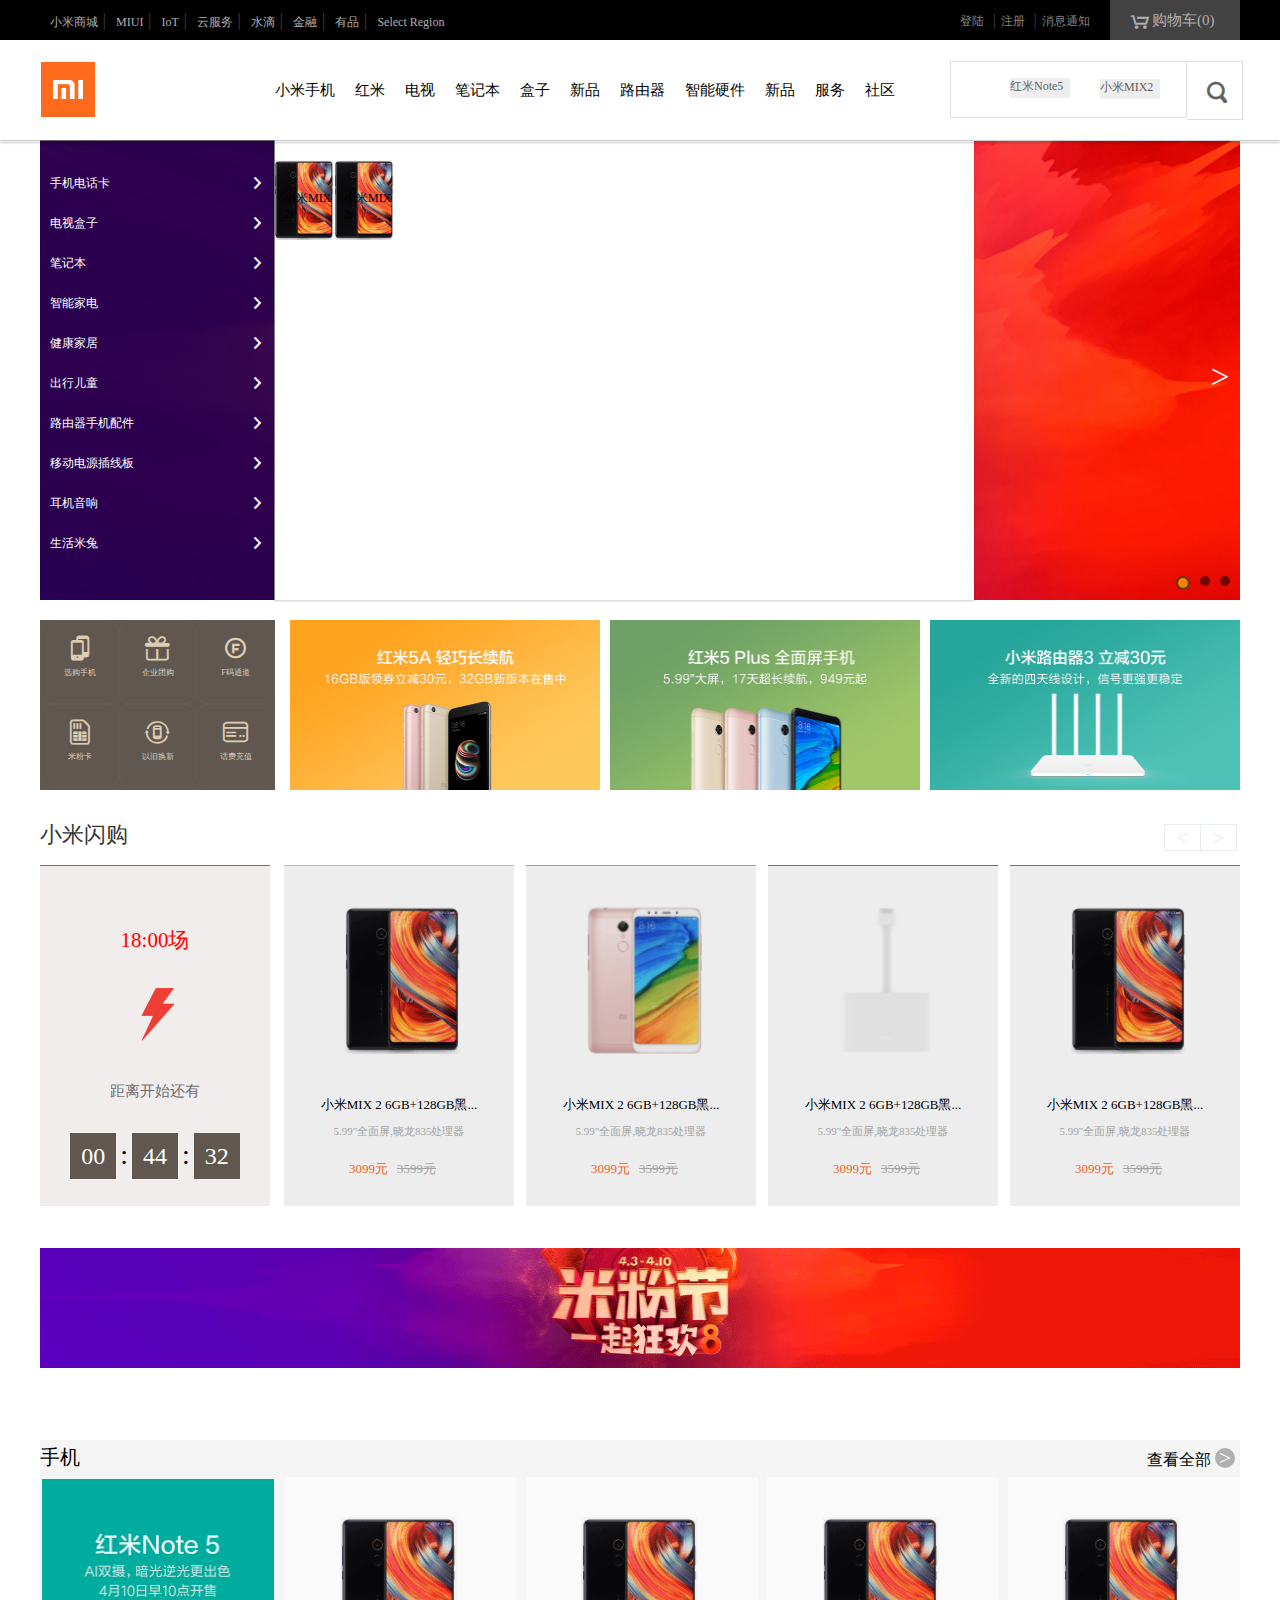
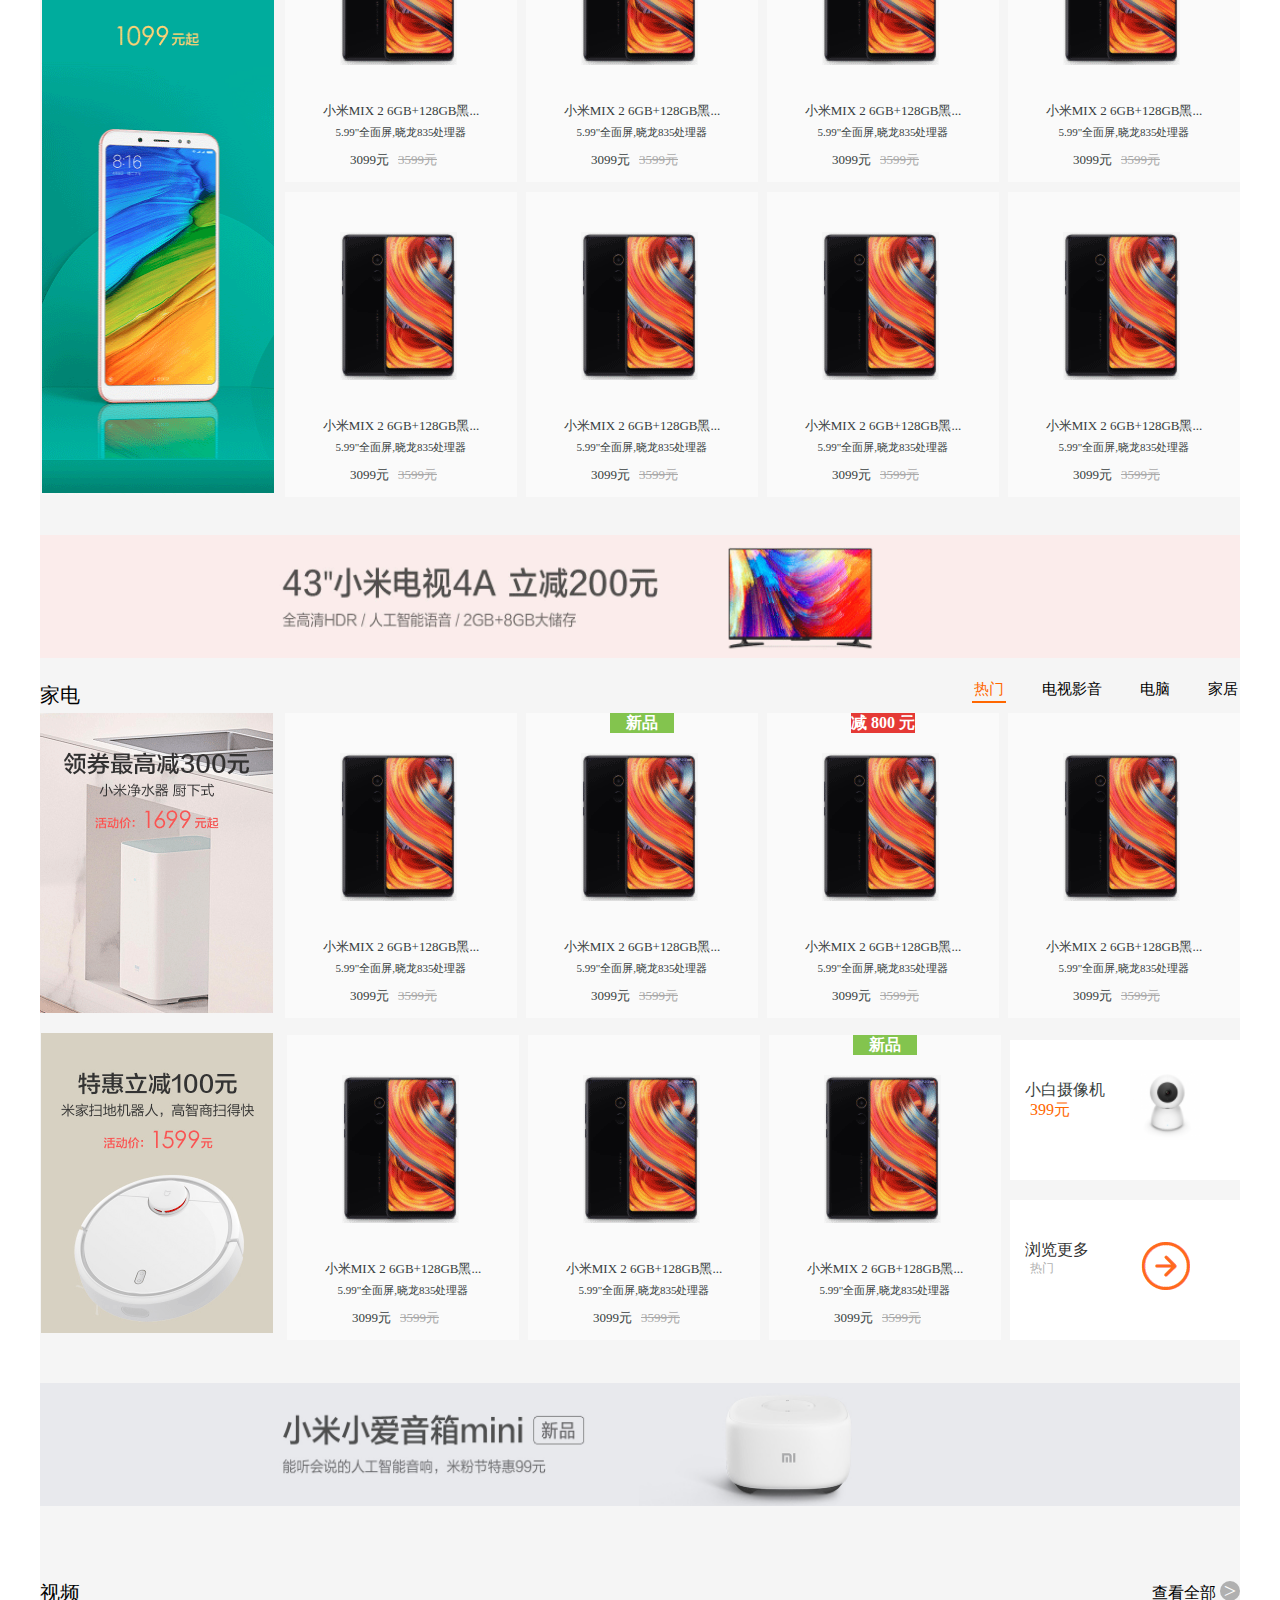
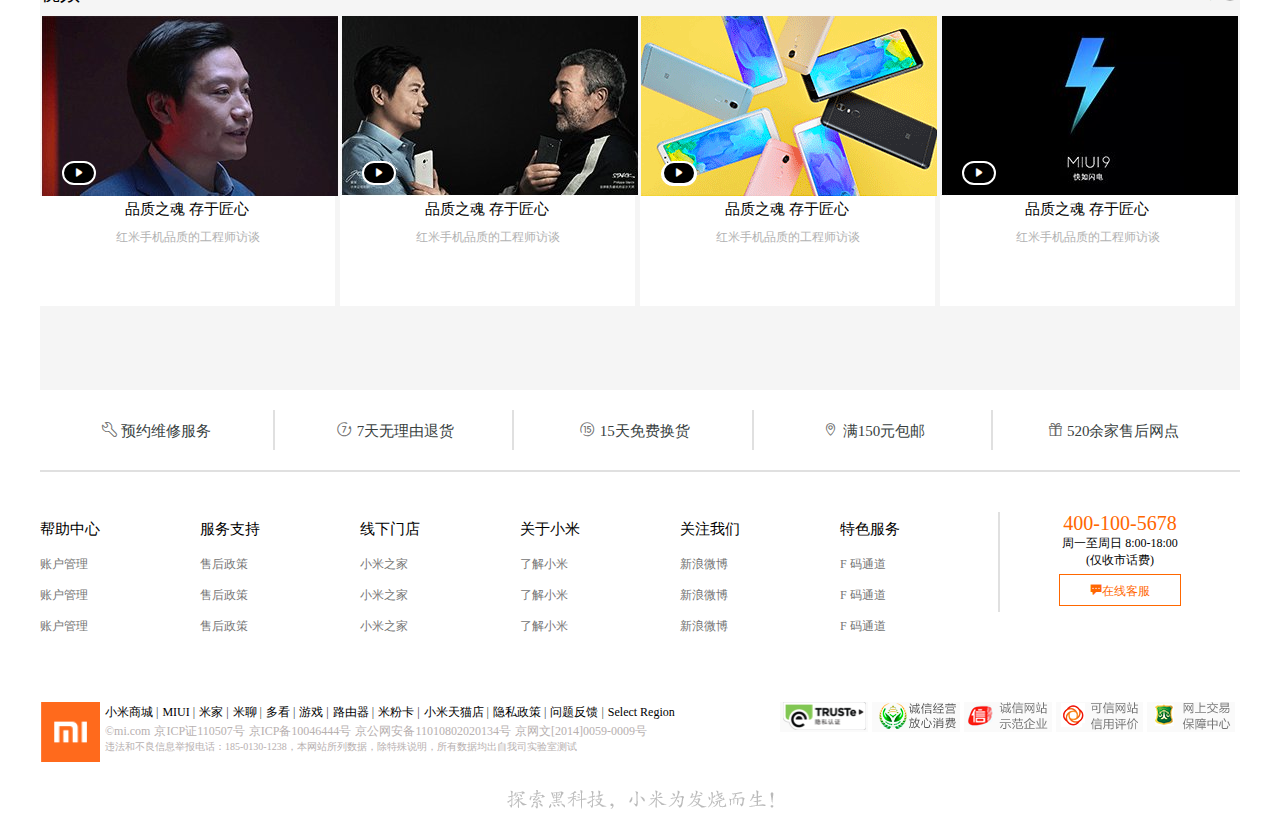
==== mi -ketang-hot/index.html @ 389a5214 "5.21" ====
<!DOCTYPE html>
<html>
<head>
	<title>小米</title>
	<link rel="stylesheet" type="text/css" href="./css/index.css">
	<link rel="stylesheet" type="text/css" href="./css/font.css">
	<link rel="stylesheet" href="css/reset.css">
	<link rel="stylesheet" href="css/carousel.css">

</head>
<body>
	<div class="top">
		<div class="contenter">
		<ul class="biao1">


			<li><a href="#">小米商城</a> <span>|</span></li>
			<li><a href="#">MIUI</a> <span>|</span></li>
			<li><a href="#">IoT</a> <span>|</span></li>
			<li><a href="#">云服务</a> <span>|</span></li>
			<li><a href="#">水滴</a> <span>|</span></li>
			<li><a href="#">金融</a> <span>|</span></li>
			<li><a href="#">有品</a> <span>|</span></li>
			<li><a href="#">Select Region</a></li>
		</ul>
		<div class="cart-box">
			<div class="cart">
				<a href="#">
				    <i class="iconfont">&#xe60c;</i>
				    <div class="">购物车(0)</div>
				</a>
			</div>
			<div class="cart-content">
				<div class="loader"></div>
				<span class="empty-cart">购物车中没有商品</span>
			</div>
		</div>
		<div class="user">
		<ul>
			<li><a href="#">登陆</a> <span>|</span></li>
			<li><a href="#">注册</a> <span>|</span></li>
			<li><a href="#">消息通知</a> </li>
		</ul></div>
		
	</div>
<!-- 第一部分结束 -->



	<div class="head contenter">
		<div class="logo">
			<h1>  <a href="#"></a></h1>
		</div>
		<div class="nev">
			  <ul>
			  	<li><a href="">小米手机</a></li>
			  	<li><a href="">红米</a></li>
			  	<li><a href="">电视</a></li>
			  	<li><a href="">笔记本</a></li>	
				<li><a href="">盒子</a></li>
			  	<li><a href="">新品</a></li>
			  	<li><a href="">路由器</a></li>
			  	<li><a href="">智能硬件</a></li>
			  	<li><a href="">新品</a></li>
			  	<li><a href="">服务</a></li>
			  	<li><a href="">社区</a></li>
			  </ul>
			<div class="search">
				<input type="text" name="">
				<a href="#"> <span class="iconfont">&#xe616;</span> </a>
				<a href="#" class="mi1">红米Note5</a>
				<a href="#" class="mi2">小米MIX2</a>
				<ul class="list">
					<li>
						<span>小米</span>
						<span>52件</span>
					</li>
					<li>
						<span>小米</span>
						<span>52件</span>
					</li>
					<li>
						<span>小米</span>
						<span>52件</span>
					</li>
					<li>
						<span>小米</span>
						<span>52件</span>
					</li>
					<li>
						<span>小米</span>
						<span>52件</span>
					</li>
					<li>
						<span>小米</span>
						<span>52件</span>
					</li>
				</ul>
			</div>
		</div>
		<div class="nev-content">
			<div class="contenter">
				<div class="loader">	</div>
				<ul>
					<!-- <li>
						<div class="img-box">
							<img src="images/9_01.gif" alt="">
						</div>
						<p class="name">小米MIX 2S</p>
						<p class="price">3299元起</p>
						<span class="tag">热门</span>
					</li> -->
					
				
				</ul>
			</div>
			
		</div>
		
	</div>
	<!-- — -logo-结束-->
	<div class="hot contenter">
		<div class="max">
				<div id="Carousel"></div>
			<ul class="list">
				<li><a href="#">手机电话卡</a><span class="iconfont">&#xe623;</span></li>
				<li><a href="#">电视盒子</a><span class="iconfont">&#xe623;</span></li>
				<li><a href="#">笔记本</a><span class="iconfont">&#xe623;</span></li>
				<li><a href="#">智能家电</a><span class="iconfont">&#xe623;</span></li>
				<li><a href="#">健康家居</a><span class="iconfont">&#xe623;</span></li>
				<li><a href="#">出行儿童</a><span class="iconfont">&#xe623;</span></li>
				<li><a href="#">路由器手机配件</a><span class="iconfont">&#xe623;</span></li>
				<li><a href="#">移动电源插线板</a><span class="iconfont">&#xe623;</span></li>
				<li><a href="#">耳机音响</a><span class="iconfont">&#xe623;</span></li>
				<li><a href="#">生活米兔</a><span class="iconfont">&#xe623;</span></li>
			</ul>
			<div class="max-content">
				<ul>
					<li>
						<img src="images/9_01.gif" alt="">
						<a href="#">小米MIX 2s</a>
					</li>
					<li>
						<img src="images/9_01.gif" alt="">
						<a href="#">小米MIX 2s</a>
					</li>
				</ul>
				
			</div>
			
		</div>
		<!-- 主视图完 -->

		<div class="box clearfix">
			<div class="logo2">
				<ul>
					<li><i class="iconfont">&#xe908;</i><span>选购手机</span></li>
					<li><i class="iconfont">&#xe905;</i><span>企业团购</span></li>
					<li><i class="iconfont">&#xe63f;</i><span>F码通道</span></li>
					<li><i class="iconfont">&#xe906;</i><span>米粉卡</span></li>
					<li><i class="iconfont">&#xe904;</i><span>以旧换新</span></li>
					<li><i class="iconfont">&#xe907;</i><span>话费充值</span></li>
				</ul>
			</div>
			<ul class="three">
				
				<li></li>
				<li></li>
				<li></li>
			</ul>
		
		</div>
		<div class="flashtop ">
			<h2 class="flash">小米闪购</h2>
			<div class="dd">
			<span>&lt;</span><span>&gt;</span>
			</div>
		</div>
			<div class="flash2 ">
				<p class="tim">18:00场</p>
				<img src="./images/8.gif">
				<p class="tims">距离开始还有</p>
				<span class="time" >00</span>
				<span class="time2">:</span>
				<span class="time">44</span>
				<span class="time2">:</span>
				<span class="time">32</span>

			</div>
			<ul class="flash3">
				<li>
					<img src="./images/9_01.gif">
					<span class="wt1">小米MIX 2 6GB+128GB黑...</span>
					<span class="wt2">5.99"全面屏,晓龙835处理器</span>
					<span class="wt3">3099元</span>		
					<del class="wt4">3599元</del>
					<div class="hand"> <a href="#"></a></div>
				</li>
				<li>
					<img src="./images/9_03.gif">
					<span class="wt1">小米MIX 2 6GB+128GB黑...</span>
					<span class="wt2">5.99"全面屏,晓龙835处理器</span>
					<span class="wt3">3099元</span>		
					<del class="wt4">3599元</del>
					<div class="hand"> <a href="#"></a></div>
				</li>
				<li>
					<img src="./images/9_02.gif">
					<span class="wt1">小米MIX 2 6GB+128GB黑...</span>
					<span class="wt2">5.99"全面屏,晓龙835处理器</span>
					<span class="wt3">3099元</span>		
					<del class="wt4">3599元</del>
					<div class="hand"> <a href="#"></a></div>
				</li>
				<li>
					<img src="./images/9_01.gif">
					<span class="wt1">小米MIX 2 6GB+128GB黑...</span>
					<span class="wt2">5.99"全面屏,晓龙835处理器</span>
					<span class="wt3">3099元</span>		
					<del class="wt4">3599元</del>
					<div class="hand"> <a href="#"></a></div>
				</li>
			</ul>
			<div class="ad1"><img src="./images/10.gif"></div>
	</div>
	<div class="body contenter">
		<div class="title1">
			<span> 手机</span>
			<span>查看全部
				<p>></p>
			</span>
		</div>
		<div class="hong">
			<div class="hong1"> <img src="./images/11.gif"></div>
			<ul>
				<li class="body-mi">
					<img src="./images/9_01.gif">
					<span class="wt1">小米MIX 2 6GB+128GB黑...</span>
					<span class="wt2">5.99"全面屏,晓龙835处理器</span>
					<span class="wt3">3099元</span>		
					<del class="wt4">3599元</del>
					<div class="hand"> <a href="#"></a></div>
					
				</li>
				<li class="body-mi">
					<img src="./images/9_01.gif">
					<span class="wt1">小米MIX 2 6GB+128GB黑...</span>
					<span class="wt2">5.99"全面屏,晓龙835处理器</span>
					<span class="wt3">3099元</span>		
					<del class="wt4">3599元</del>
					<div class="hand"> <a href="#"></a></div>
				</li><li class="body-mi">
					<img src="./images/9_01.gif">
					<span class="wt1">小米MIX 2 6GB+128GB黑...</span>
					<span class="wt2">5.99"全面屏,晓龙835处理器</span>
					<span class="wt3">3099元</span>		
					<del class="wt4">3599元</del>
					<div class="hand"> <a href="#"></a></div>
				</li><li class="body-mi">
					<img src="./images/9_01.gif">
					<span class="wt1">小米MIX 2 6GB+128GB黑...</span>
					<span class="wt2">5.99"全面屏,晓龙835处理器</span>
					<span class="wt3">3099元</span>		
					<del class="wt4">3599元</del>
					<div class="hand"> <a href="#"></a></div>
				</li>
				<li class="body-mi">
					<img src="./images/9_01.gif">
					<span class="wt1">小米MIX 2 6GB+128GB黑...</span>
					<span class="wt2">5.99"全面屏,晓龙835处理器</span>
					<span class="wt3">3099元</span>		
					<del class="wt4">3599元</del>
					<div class="hand"> <a href="#"></a></div>

				</li>
				<li class="body-mi">
					<img src="./images/9_01.gif">
					<span class="wt1">小米MIX 2 6GB+128GB黑...</span>
					<span class="wt2">5.99"全面屏,晓龙835处理器</span>
					<span class="wt3">3099元</span>		
					<del class="wt4">3599元</del>
					<div class="hand"> <a href="#"></a></div>
				</li><li class="body-mi">
					<img src="./images/9_01.gif">
					<span class="wt1">小米MIX 2 6GB+128GB黑...</span>
					<span class="wt2">5.99"全面屏,晓龙835处理器</span>
					<span class="wt3">3099元</span>		
					<del class="wt4">3599元</del>
					<div class="hand"> <a href="#"></a></div>
				</li><li class="body-mi">
					<img src="./images/9_01.gif">
					<span class="wt1">小米MIX 2 6GB+128GB黑...</span>
					<span class="wt2">5.99"全面屏,晓龙835处理器</span>
					<span class="wt3">3099元</span>		
					<del class="wt4">3599元</del>
					<div class="hand"> <a href="#"></a></div>
				</li>
			</ul>
		</div>
<div class="ad2"><img src="./images/ad_03.gif"></div>

		<div class="title2">
			<span> 家电</span>
			<ul>
				<li>热门</li>
				<li>电视影音</li>
				<li>电脑</li>
				<li>家居</li>
			</ul>
		</div>
		<div class="dian">
			<div  class="boxleft">
				<div class="dian1"> <img src="./images/12_19.gif"></div>
				<div class="dian1"> <img src="./images/12.gif"></div>
			</div>
		    <ul>
				<li class="body-mi">
					<img src="./images/9_01.gif">
					<span class="wt1">小米MIX 2 6GB+128GB黑...</span>
					<span class="wt2">5.99"全面屏,晓龙835处理器</span>
					<span class="wt3">3099元</span>		
					<del class="wt4">3599元</del>
					<div class="hand"> <a href="#"></a></div>
					<div class="float"> <a href="#">不错，打算再买一个。 <p>来自一个智障用户</p>    </a></div>
					
				</li><li class="body-mi  flag off-flag">
					<img src="./images/9_01.gif">
					<span class="wt1">小米MIX 2 6GB+128GB黑...</span>
					<span class="wt2">5.99"全面屏,晓龙835处理器</span>
					<span class="wt3">3099元</span>		
					<del class="wt4">3599元</del>
					<div class="hand"> <a href="#"></a></div>
					<div class="float"> <a href="#">不错，打算再买一个。 <p>来自一个智障用户</p>    </a></div>
				</li>
			</li><li class="body-mi  flag  new-flag">
					<img src="./images/9_01.gif">
					<span class="wt1">小米MIX 2 6GB+128GB黑...</span>
					<span class="wt2">5.99"全面屏,晓龙835处理器</span>
					<span class="wt3">3099元</span>		
					<del class="wt4">3599元</del>
					<div class="hand"> <a href="#"></a></div>
					<div class="float"> <a href="#">不错，打算再买一个。 <p>来自一个智障用户</p>    </a></div>

				</li></li><li class="body-mi">
					<img src="./images/9_01.gif">
					<span class="wt1">小米MIX 2 6GB+128GB黑...</span>
					<span class="wt2">5.99"全面屏,晓龙835处理器</span>
					<span class="wt3">3099元</span>		
					<del class="wt4">3599元</del>
					<div class="hand"> <a href="#"></a></div>
					<div class="float"> <a href="#">不错，打算再买一个。 <p>来自一个智障用户</p>    </a></div>

				</li></li><li class="body-mi">
					<div  class="boxtop">
					
						<span class="zi">小白摄像机</span>
						<span class="price">399元</span>
						
					
						<img src="./images/13.1.gif">
				
						<div class="hand1"> <a href="#"></a></div>
					</div>
					
					<div class="boxbtm">
						<span class="zi">浏览更多</span>
						<span class="price">热门</span>
						
					
						<img src="./images/13.gif">
				
						<div class="hand1"> <a href="#"></a></div>
					</div>
					
				</li></li><li class="body-mi flag new-flag">
					<img src="./images/9_01.gif">
					<span class="wt1">小米MIX 2 6GB+128GB黑...</span>
					<span class="wt2">5.99"全面屏,晓龙835处理器</span>
					<span class="wt3">3099元</span>		
					<del class="wt4">3599元</del>
					<div class="hand"> <a href="#"></a></div>
					<div class="float"> <a href="#">不错，打算再买一个。 <p>来自一个智障用户</p>    </a></div>

				</li></li><li class="body-mi">
					<img src="./images/9_01.gif">
					<span class="wt1">小米MIX 2 6GB+128GB黑...</span>
					<span class="wt2">5.99"全面屏,晓龙835处理器</span>
					<span class="wt3">3099元</span>		
					<del class="wt4">3599元</del>
					<div class="hand"> <a href="#"></a></div>
					<div class="float"> <a href="#">不错，打算再买一个。 <p>来自一个智障用户</p>    </a></div>

				</li></li><li class="body-mi">
					<img src="./images/9_01.gif">
					<span class="wt1">小米MIX 2 6GB+128GB黑...</span>
					<span class="wt2">5.99"全面屏,晓龙835处理器</span>
					<span class="wt3">3099元</span>		
					<del class="wt4">3599元</del>
					<div class="hand"> <a href="#"></a></div>
					<div class="float"> <a href="#">不错，打算再买一个。 <p>来自一个智障用户</p>    </a></div>


				</li>
		</div>
		<div class="ad3"><img src="./images/ad_04.gif"></div>

		<div class="title3">
			<span> 视频</span>
			<span>查看全部
				<p>></p>
			</span>
		</div>
		<ul class="movie"  id="mv">
			<li><img src="./images/13_10.gif">
				<span><i class="iconfont">&#xe601;</i></span>
<a href="#" class="aa">品质之魂 存于匠心</a>
<p> 红米手机品质的工程师访谈</p>
			</li>	
			<li><img src="./images/13_11.gif">
					<span><i class="iconfont">&#xe601;</i></span>
					<a href="#" class="aa">品质之魂 存于匠心</a>
<p> 红米手机品质的工程师访谈</p></li>	
			<li><img src="./images/13_12.gif">
					<span><i class="iconfont">&#xe601;</i></span>
					<a href="#" class="aa">品质之魂 存于匠心</a>
<p> 红米手机品质的工程师访谈</p></li>
			<li><img src="./images/13_13.gif">
					<span><i class="iconfont">&#xe601;</i></span>
					<a href="#"  class="aa">品质之魂 存于匠心</a>
<p> 红米手机品质的工程师访谈</p></li>
		
			
		</ul>
	</div>



	<div class="end1 contenter">
		<div class="end contenter">
			<ul >
				<li><i class="iconfont">&#xe634;</i> <span>预约维修服务</span></li>
				<li><i class="iconfont">&#xe635;</i> <span>7天无理由退货</span></li>
				<li><i class="iconfont">&#xe636;</i> <span>15天免费换货</span></li>
				<li><i class="iconfont">&#xe637;</i> <span>满150元包邮</span></li>
				<li><i class="iconfont">&#xe638;</i> <span>520余家售后网点</span></li>
			</ul>
		</div>
		<div class="ends contenter">
		<ul  class="endtop">
			<li>帮助中心</li><li>服务支持</li><li>线下门店</li><li>关于小米</li><li>关注我们</li><li>特色服务</li>
		</ul>

		<ul  class="endbody">
			<li><a>账户管理</a></li><li><a>售后政策</a></li><li><a>小米之家</a></li><li><a>了解小米</a></li><li><a>新浪微博</a></li><li><a>F 码通道</a></li>
		</ul>
		<ul  class="endbody">
			<li><a>账户管理</a></li><li><a>售后政策</a></li><li><a>小米之家</a></li><li><a>了解小米</a></li><li><a>新浪微博</a></li><li><a>F 码通道</a></li>
		</ul>
		<ul  class="endbody">
			<li><a>账户管理</a></li><li><a>售后政策</a></li><li><a>小米之家</a></li><li><a>了解小米</a></li><li><a>新浪微博</a></li><li><a>F 码通道</a></li>
		</ul>
			<div class="call">
			<span class="call1">400-100-5678</span>
			<span class="call2">周一至周日 8:00-18:00</span>
			<span class="call3">(仅收市话费)</span>
			<div class="kefu">
				<a href="#"><i class="iconfont">&#xe600;</i>在线客服</a>
			</div>
		</div>

	</div>
	<div class="endend contenter">
		<div class="endleft">
				<div class="logoend">
					<img src="./images/1.gif">
				</div>
				<div class="enda">
					<ul>
					
						<li><a href="#">小米商城</a> <span>|</span></li>
						<li><a href="#">MIUI</a> <span>|</span></li>
						<li><a href="#">米家</a> <span>|</span></li>
						<li><a href="#">米聊</a> <span>|</span></li>
						<li><a href="#">多看</a> <span>|</span></li>
						<li><a href="#">游戏</a> <span>|</span></li>
						<li><a href="#">路由器</a> <span>|</span></li>
						<li><a href="#">米粉卡</a> <span>|</span></li>
						<li><a href="#">小米天猫店</a> <span>|</span></li>
						<li><a href="#">隐私政策</a> <span>|</span></li>
						<li><a href="#">问题反馈</a> <span>|</span></li>
						<li><a href="#">Select Region</a></li>
						<li><a href="#">©mi.com</a></li>
						<li><a href="#">京ICP证110507号</a> </li>
						<li><a href="#">京ICP备10046444号 </a> </li>
						<li><a href="#">京公网安备11010802020134号</a></li>
						<li><a href="#">京网文[2014]0059-0009号</a></li>
					</ul>
				<p>违法和不良信息举报电话：185-0130-1238，本网站所列数据，除特殊说明，所有数据均出自我司实验室测试</p>
				</div>

		</div>
		<div class="endright">
					<a href="#"><img src="./images/end1.gif"></a>
					<a href="#"><img src="./images/end2.gif"></a>
					<a href="#"><img src="./images/end3.gif"></a>
					<a href="#"> <img src="./images/end4.gif"></a>
					<a href="#"><img src="./images/end5.gif"></a>
		</div>

	

	</div>
		
</div>
<div class="endendend">
		<!-- 探索黑科技，小米为发烧而生！ -->
	</div>

</body>
<script src="js/data.js"></script>
<script src="js/tool.js"></script>
<script src="js/index.js"></script>

</html>
---- mi -ketang-hot/css/index.css ----
a{
	text-decoration: none;
	font-size: 12px;
}
.contenter{
width: 1200px;
height: 40px;
margin-left: auto;
margin-right: auto;
}

  .clearfix:after{
        content: "";
        clear: both;
        display: block;
        height: 0px;
        visibility: hidden;
    }
    .clearfix{
        *zoom:1;
    }

	.loader{
			position: relative;
			width: 4px;
			height: 20px;
			background: #ff6700;
			margin: 0 auto;
			transform: scale(1,1);
			display: none;
			animation: sport 0.3s linear 0.5s infinite alternate-reverse ;
			/*animation:动画的名称 动画的执行时间 动画的速度 延迟时间 动画的执行次数 是否执行往返动画;*/
	}
	.loader:after,
	.loader:before{
	content: '';
	width: 4px;
	height: 20px;
	background: #ff6700;
	position: absolute;
	top: 50%;
	left: 50%;
	}
	.loader:after{
		margin: -10px 0 0 6px ;
		transform: scale(1,0.5);
		animation: sport 0.3s linear 0.3s infinite alternate-reverse ;
	}
	.loader:before{
		margin: -10px 0 0 -10px;
		transform: scale(1,0.3);
		animation: sport 0.3s linear 0.3s infinite alternate-reverse ;
	}

	@keyframes sport{ 
		from{
			opacity: 0.2;
			transform: scale(1,0.5);
		}
		to{
			opacity: 1;
			transform: scale(1,1);

		}
	}







*{
	margin: 0;
	padding: 0;
}
.top{

	height: 40px;
	background-color: #000;
	color: white;
}
 .top .contenter .biao1{
 	width: 450px;
 	height: 40px;
 	line-height: 40px;
 	text-align: center;
 	float: left;

 	
 }
  .top .contenter .biao1 li{
  	list-style: none;
 	float: left;
 	 color: white;
 	 font-size: 18px;
 	 color: white;
 	 margin-left: 10px;
 	
  }
    .top .contenter ul li span{
    	color: #393f3f;
    }
  .top .contenter ul li a{
  	color:#b0b0b0;

  }
 .top .contenter ul li a:hover{
 	color: white;
 }

.top .contenter .cart-box{
	position: relative;
}
  .top .contenter .cart-box .cart-content{
	position: absolute;
	width: 200px;
	height: 0px;
	/*background: red;*/
	z-index: 666;
	background: #fff;

	top: 40px;
	right: 0px;
	/*display: none;*/
	box-shadow: 0px 2px 10px rgba(0,0,0,0.25);
	overflow: hidden;
	/*这一句会让全部展开完，他才会加载显示加载图标*/
}


.top .contenter .cart{
	width: 130px;
	height: 40px;
	float: right;
	background-color: #424242;

	line-height: 40px;

/*	background-color: pink;*/
}
.top .contenter .cart a{
  	color:#b0b0b0;
}
.top .contenter .cart  i{
	font-size: 20px;
	height: 40px;
	line-height: 40px;
	float: left;
	margin-left: 20px;
}
.top .contenter .cart div{
	height: 40px;
	line-height: 40px;
	float: left;
	margin-left: 2px;
		font-size: 15px;

}
.top .contenter .cart:hover{
	/*color: #ff6700;*/
	cursor: pointer;
						/*变成小手*/
}
.cart-box .cart-content {

	width: 300px;
	height: 300px;
	background: #fff;
	position: absolute;
	top: 40px;
	right: 0px;
	z-index: 666;

	


}
.cart-box .empty-cart{
	color: #000;
	margin-top: 40px;
	display: none;
	text-align: center;
}
.cart-box .cart-content .loader{
	margin-top: 40px;

}



.top .contenter .user{
	width: 150px;
	height: 40px;
	/*background-color: yellow;*/
	float: right;
}
.top .contenter .user li{
	list-style: none;
	float: left;
	
	height: 40px;
	line-height: 40px;
	color: gray;
}
.top .contenter .user li span{
	margin-left: 0.3em;margin-right: 0.3em;
	color: #393f3f;
}

.top .contenter .user li a{
	color: gray;
}
.top .contenter .user li:hover a{
	color: white;
}
/*黑色部分结束*/







.head{
	width: 1200px;
	height: 100px;
	/*background-color: red;*/
}
.head .logo {
	/*width: 55px;*/
	/*height: 55px;*/
	/*border: 1px solid #000;*/
	float: left;
}
.head .logo h1 a {
	display: inline-block;
	width: 55px;
	height: 55px;
	margin-top:22px ;
	background-image: url(../images/1.gif);

}

.head .nev ul {
	width: 650px;
	height:100px;
	float: left;
	margin-left: 160px;
	/*display: inline-block;*/
}
.head .nev ul li{


	line-height: 100px;
	list-style: none;
	float: left;

	margin-left: 20px;
}
.head .nev ul li a{
		color: #000;
		font-size: 15px;
}
.head .nev ul li a:hover{
		color: #ff6700;
}
.head .nev .search{
	width: 290px;
	height: 55px;
	margin-top: 22px;
	float: right;
	/*background-color: yellow;*/
	position: relative;
	/*border: 1px solid #616161;*/
}
.head .nev .search  input{
	height:55px;
	width: 235px;
	position: absolute;
	top: -1px;
	border: 1px solid #e0e0e0;

}
.head .nev .search  a:nth-of-type(1){
	width: 55px;
	height: 57px;
	position: absolute;
		right: -3px;
		top: -1px;
	border-top: 1px solid #e0e0e0;
	border-bottom:1px solid #e0e0e0;
	border-right: 1px solid #e0e0e0;
}
.head .nev .search  a:nth-of-type(1):hover{

	/*border: 1px solid red;*/
		background-color: #ff6700;

		
}
.head .nev .search span:hover{
		color: white;
}
.head .nev .search .iconfont{
	width: 55px;
	height: 55px;
	font-size:30px;
	color: #616161;
	position: absolute;
	right: -15px;
	top: 15px;
	
}

.head .nev .search .mi1{
	top: 16px;
	left: 60px;
}
.head .nev .search .mi2{
	top: -3px;
	left: 150px;
}
.head .nev .search .mi1,.head .nev .search .mi2{
	background-color: #eeeeee;
	color: #616161;
	position: relative;
	display: block;
	width: 60px;
	height: 20px;
	
}
.head .nev .search a:hover{
	color: #ff6700;
}

.nev .search .list{
	width: 238px;
	height: 200px;
	border: 1px solid #ff6700;
	z-index: 555;
	position: absolute;
	top: 57px;
	left: 0px;
	margin: 0;
	background: #fff;
/*	box-shadow: 0px 2px 10px;*/
	overflow: hidden;
	display: none;
}
.nev .search .list li:hover{
	background: #ccc;
	opacity: 0.3;

}
.nev .search .list li{
	width: 100%;
	height: 30px;
	line-height: 30px;
	padding: 0px 10px 5px  10px;
	cursor: pointer;
	margin: 0px;
	box-sizing: border-box;
	
font-size: 12px;

	}
.nev .search .list li span:last-child {
float: right;
color: #ccc;
}
.nev .search .list li span:first-child {
		color: #000;
float: left;
}



.head  .nev-content{
	width: 100%;
	height: 0px;
	background: white;
	position: absolute;
	border-top: 1px solid #ccc;
	top: 140px;
	left: 0;
	z-index: 555;
	box-shadow: 0px 2px 2px rgba(0,0,0,0.3);
	overflow: hidden;
}

.head .nev-content .loader{
	margin-top: 80px;
	display: none;
}
.head .nev-content li{
	width: 180px;
	height: 220px;
	float: left;
	position: relative;
}
.head .nev-content li .img-box{
	width: 100%;
	height: 100px;
	margin-top: 40px;
	border-right: 1px solid #ccc;
	text-align: center;
	/*background: #000;*/
}
.head .nev-content li:last-child .img-box{
	border-right:none;
}
.head .nev-content li .img-box img{
	width: 80px;
	height: 100px;
}
.head .nev-content li p{
	text-align: center;
	margin-top: 5px;
	font-size: 15px;
	color: #000;

}
.head .nev-content li .tag{
	width: 50px;
	height: 20px;
	border: 1px solid #ff6700;
	text-align: center;;
	line-height: 20px;
	margin-left: -25px;
	position: absolute;
	top:5px;
	left:50%;
}
.head .nev-content li .price{
	color: #ff6700;
}



/*------------第二部分结束---------------------*/
.hot{
	width: 1200px;
	height: 1250px;
	position: relative;
	/*background-color: pink;*/
}
.hot .max {
	width: 1200px;
	height: 460px;

	/*position: relative;*/
}
.hot .max  #Carousel{
	width: 1200px;
	height: 460px;

	position: absolute;
}

#Carousel .leftBtn{
	left: 234px;
}

#Carousel .leftBtn:hover,#Carousel .rightBtn:hover{

background: rgba(0,0,0,0.5);
}
#Carousel .leftBtn,#Carousel .rightBtn{

	width: 40px;
	height: 50px;
line-height: 45px;
font-size: 33px;
background: none;
font-weight: 100;
/*细线*/
}
#Carousel .bottomBtn  li{

	width: 10px;
	height: 10px;
}
#Carousel .bottomBtn  li.active{

	border: 2px solid  rgba(0,0,0,0.6)
}




.hot .max  .list {
	width: 235px;
	height: 420px;
	background-color:rgba(0,0,0,0.5);
	position: absolute;
	top: 0px;
	z-index: 555;
	padding-top: 25px;
	padding-bottom: 15px;
}

.hot .max  ul li{
	height: 40px;
	position: relative;
}
.hot .max  ul li a{
	color: white;
	position: absolute;
	top: 10px;
	left: 10px;
}
.hot .max  ul li span{
	color: white;
	position: absolute;
	right: 10px;
	top: 10px;
}
.hot .max  ul li:hover{
	background-color: #ff6700;
}
/*-----------*/
.hot .max  .btn1{
	width: 40px;
	height:70px;
	background-color: red;
	position: absolute;
	background-color: rgba(0,0,0,0);
	top: 170px;
	left: 235px;
	z-index: 2;
	color: gray;
}
.hot .max  .btn1 i{
	width: 40px;
	height:70px;
	font-size: 40px;
	text-align: center;
	line-height: 70px;

}

.hot .max  .btn2{
	width: 40px;
	height:70px;
	background-color: red;
	position: absolute;
	top: 170px;
	right: 0px;
	background-color: rgba(0,0,0,0);
	z-index: 2;
	color: gray;
}
.hot .max  .btn2 i{
	width: 40px;
	height:70px;
	font-size: 40px;
	text-align: center;
	line-height: 70px;
}
.hot .max  .btn1:hover,.hot .max  .btn2:hover{
	background-color: rgba(0,0,0,0.5);
	color: white;
}
.hot .max  .r1{
	width: 10px;
	height: 10px;
	border-radius: 50%;
	background-color: #591207;
	border: 1px solid #b55952;
	position: absolute;
	right: 80px;
	bottom: 20px;
	z-index: 2;
}.hot .max  .r2{
	width: 10px;
	height: 10px;
	border-radius: 50%;
	background-color: #591207;
	border: 1px solid #b55952;
	position: absolute;
	right: 60px;
	bottom: 20px;
	z-index: 2;
}.hot .max  .r3{
	width: 10px;
	height: 10px;
	border-radius: 50%;
	background-color: #591207;
	border: 1px solid #b55952;
	position: absolute;
	right: 40px;
	bottom: 20px;
	z-index: 2;
}
.hot .max  .r1:hover{
	background-color: gray;

	 }
.hot .max  .r2:hover{
	background-color: gray;

	 }
.hot .max  .r3:hover{
	background-color: gray;

	 }
.hot .max  .r3:hover ~.pic{
	background-image: url(../images/4.jpg);
	 }
	 


.max .max-content{
	position: absolute;
	top: 0px;
	left: 234px;
	width: 700px;
	min-width: 500px;
	height: 460px;
	box-sizing: border-box;
	box-shadow: 0px 1px 2px rgba(0,0,0,0.2);
	background: #fff;
	z-index: 500;
}
.max .max-content ul li{
	float: left;
	margin: left;
	margin-top: 20px; 

}
.max .max-content ul li img{
	width: 60px;
	height: 80px;
	float: left;
}
.hot .max .max-content ul li a{
margin-top: 20px;
	color: #000;


	float: left;

}


	 /*大图完成*/
.hot .box .logo2{
	margin-right: 3px;
	margin-top: 20px;
	width: 235px;
	height:170px;
	background-color: #5f5750;
	float: left;
}
.hot .box .logo2 ul li{
	list-style: none;
	float: left;
	margin-left: 1px;
	width: 75px;
	height:82px;
	border: 1px solid rgba(102,94,87,0.8);
	text-align: center;
	border-radius: 10px;
	
}

.hot .box .logo2  ul li  i{
	margin: 15px 15px 0px;
	font-size: 25px;
	display: block;
	color: #ddcdb4;
}	
.hot .box .logo2  ul li  span{
	color: #ddcdb4;
	font-size: 8px;
} 
.hot .box .logo2  ul li:hover i , .hot .box .logo2  ul li:hover span{
color: white;
}

/*放图片*/
.hot .box .three li {
	display: inline-block;
	margin-top: 20px;
	margin-left: 10px;
	width: 310px;
	height:170px;

	background-color: red;
	float: right;
	background-size: 310px 170px;

}
.hot .box .three li:nth-child(1){
	background-image: url(../images/7.jpg);
}
.hot .box .three li:nth-child(2){
	background-image: url(../images/6.jpg);
}
.hot .box .three li:nth-child(3){
	background-image: url(../images/5.jpg);
}
.hot .box .three li:hover{
	box-shadow: 0 10px 20px rgba(0,0,0,0.2);
}

.hot .hot-content{
	background: red;
	width: 200px;
	
}


/*小米闪购开始*/

.hot .flashtop .flash{
	font-size: 22px;
	color: #333333;
	font-weight:400;
	/*font-family: ;*/
	/*小米闪购的字体需要设置*/
	/*border:1px solid #000;*/
	position: absolute;

}
.hot .flashtop{
	position: relative;
	width: 100%;
	height: 35px;
	margin-top: 30px;
	margin-bottom: 10px;
}

.hot .flashtop .dd {
	position: absolute;
right: 3px;
}

.hot .flashtop .dd span{
	display: inline-block;
	width: 35px;
	height:25px;
	line-height: 25px;
	font-size: 22px;
	border:1px solid  #e8edf0;
	color: #e8edf0;
	text-align: center;
	margin-top: 4px;
}
.hot .flashtop .dd span:last-child{
	border-left: none;
}
.hot .flashtop .dd span:hover{
		color: #ff6700;
}


/*--------------------------*/
.hot .flash2{
width: 230px;
height: 340px;
background-color: #f2eded;

float: left;
color: #000;
border-top: 1px solid #ef3e37;
text-align: center;
}
.hot .flash2 .tim{
	padding-top: 60px;
	color: red;
	font-size: 21px;
	padding-bottom: 32px;
}
.hot .flash2 .tims{
	padding-top: 35px;
	color: #6f6d6d;
	font-size: 15px;
	padding-bottom: 32px;
}

.hot .flash2  .time{
	display: inline-block;
	width: 46px;
	height: 46px;
	line-height: 46px;
	text-align: center;
	background-color: #605751;
	color:#fff;
		font-size: 24px;
}
.hot .flash2  .time2{
	font-size: 28px;
}


.hot .flash3 li{
	list-style: none;
	margin-left: 12px;
width: 230px;
height: 340px;
background-color: #fafafa;
float: right;
position: relative;

}
.hot .flash3 li:nth-child(1){
	border-top: 1px solid #ef3e37;
}
.hot .flash3 li:nth-child(2){
	border-top:  1px solid #0093ee;
}
.hot .flash3 li:nth-child(3){
	border-top: 1px solid #76c55c;
}
.hot .flash3 li:nth-child(4){
	border-top: 1px solid #ffae35;
}

.hot .flash3 li img{
		padding-top: 40px;
		width: 117px;
		height: 148px;
		padding-left: 60px;
		padding-bottom: 38px;
}
.hot .flash3 li .wt1{
	display: block;
	font-size: 13px;
	color: #000;
	text-align: center;
	padding-bottom: 10px;
}
.hot .flash3 li .wt2{
	display: block;
	font-size: 11px;
	color: #adadad;
	text-align: center;
		padding-bottom: 20px;
}
.hot .flash3 li .wt3{
	padding-left: 65px;
display: inline-block;
	font-size: 13px;
	color: #fa681f;

}
.hot .flash3 li .wt4{
	display: inline-block;
		padding-left: 5px;
	font-size: 13px;
	color: #adadad;

}
.hot .flash3 li .hand{
	margin-left: 12px;
width: 230px;
height: 340px;
background-color: rgba(0,0,0,0.05);
position: absolute;
top: 0px;
left: -12px;
}


/*--------*/
.hot .ad1 {

	width: 100% ;
	height: 123px;
	position: relative;
	top: 40px;
	bottom: 20px;


}
.hot .ad1 img{
	width: 100% ;
	height: 123px;

}








/*------------------------*/
.body{
	width: 1200px;
	height: 2150px;

	background-color: #f5f5f5;

}

.body .title1{
	width: 100%;
	height: 35px;
	margin-top: 50px;

}

.body .title1 span:first-child{
	float: left;
		line-height: 35px;
		color: #000;
		font-size: 20px;}
.body .title1 span:last-child{
	float: right;
	/*line-height: 35px;*/
	color: #000;

}


.body .title1 span:last-child p{
	width: 20px;
	height: 20px;
	display: inline-block;
	background-color: #b0b0b0;
	border-radius: 50%;
	font-size: 22px;
	text-align: center;
	line-height: 20px;
	margin-top: 8px;
	margin-right: 5px;
	color: #fff;

}




/*-----------------标题*/
.body .hong{
	width: 1200px;
	height: 620px;
}
.body .hong .hong1{
	width: 234px;
	height: 620px;
	float: left;
}.body .hong .hong1 img{

	width: 100%;
	height: 100%;
}
.body .hong .hong1:hover{
	box-shadow: 0 10px 20px rgba(0,0,0,0.3);
	transform: translateY(-2px);
}
.body-mi{
	width: 232px;
	height: 305px;
	background-color: #fff;
	float: right;
	margin-left: 9px;
	list-style: none;
	margin-top: 2px;
	position: relative;
}
.body .hong ul li:nth-child(5) ,
.body .hong ul li:nth-child(6) ,
.body .hong ul li:nth-child(7) ,
.body .hong ul li:nth-child(8) {
	margin-top: 10px;
}
.body-mi  img{
		margin-top: 40px;
		width: 117px;
		height: 148px;
		margin-left: 55px;
		margin-bottom: 33px;
}
.body-mi  .wt1{
	display: block;
	font-size: 13px;
	color: #000;
	text-align: center;
	margin-bottom: 5px;
}
.body-mi  .wt2{
	display: block;
	font-size: 11px;
	color: #adadad;
	text-align: center;
		padding-bottom: 10px;
}
.body-mi  .wt3{
	padding-left: 65px;
display: inline-block;
	font-size: 13px;
	color: #fa681f;

}
.body-mi  .wt4{
	display: inline-block;
		padding-left: 5px;
	font-size: 13px;
	color: #adadad;

}
.body-mi .hand{
	width: 232px;
	height: 305px;
	background-color: rgba(0,0,0,0.02);

	position: absolute;
	top: 0;
	left: 0;
	/*border: 1px solid #000;*/
}


.body-mi:hover{
	box-shadow: 0 10px 20px rgba(0,0,0,0.2);
	transform: translateY(-2px);
}
/*00000000000000000000000000000000*/

.body .ad2 {

	width: 100% ;
	height: 123px;
	padding-top: 40px;
	padding-bottom: 20px;
}
.body .ad2 img{
	width: 100% ;
	height: 123px;

}



.body .title2{
	width: 100%;
	height: 35px;
	margin-top: 0px;

}

.body .title2 span{
	float: left;
		line-height: 35px;
		color: #000;
		font-size: 20px;}
.body .title2  ul{
	float: right;
	/*background-color: red;*/
	color: #000;

}
.body .title2  ul li{
	list-style: none;
	display: inline-block;
	margin-left: 30px;
	font-size: 15px;
	padding: 2px;
}
.body .title2  ul li:first-child{
	color: #ff6700;
	border-bottom: 2px solid #ff6700;
}





.body .dian {
	width: 1200px;
	height: 630px;
	/*background-color: red;*/

}

.body .dian  .boxleft{
	width: 232px;
	height: 630px;
	float: left;
}
.body .dian .boxleft .dian1 {
	width: 232px;
	height: 300px;
	/*background-color: red;*/
	/*float: left;*/
}.body .dian .boxleft div:last-child {

margin-top: 20px;
}
.body .dian .boxleft div:hover{
box-shadow: 0 10px 20px rgba(0,0,0,0.2);
transform: translateY(-2px);
}


.body .dian ul li:nth-child(1),
.body .dian ul li:nth-child(2),
.body .dian ul li:nth-child(3),
.body .dian ul li:nth-child(4){
	margin-top: 0px;
	margin-bottom: 15px;
}

.body .dian ul li:nth-child(5){
	width: 230px;
	height: 305px;
	/*border: 1px solid #000;*/
		background-color: #f5f5f5;
}
.body .dian ul li:nth-child(5) .boxtop{
	margin-top: 5px;
	width: 230px;
	height: 140px;
	/*border: 1px solid #000;*/
	background-color: white;
	position: relative;
	margin-bottom: 20px;
	
}
.body .dian ul li:nth-child(5) .boxtop ,

.body .dian ul li:nth-child(5) .boxbtm{
	margin-top: 5px;
	width: 230px;
	height: 140px;
	/*border: 1px solid #000;*/
	background-color: white;
	position: relative;
}
.body .dian ul li:nth-child(5) .hand1{
	width: 230px;
	height: 140px;

	position: absolute;
	top: 0;
	left: 0;
	background-color: rgba(f,f,f,1);
}

.body .dian ul li:nth-child(5) .boxtop .zi{
	
		
		position: absolute;
		top: 40px;
		left: 15px;

}.body .dian ul li:nth-child(5)  .boxtop .price{
	
		color: #ff6700;
		position: absolute;
		top: 60px;
		left: 20px;
}.body .dian ul li:nth-child(5)  img{
		margin:0px; 
			width: 70px;
	height: 70px;
		position: absolute;
		top: 30px;
		left: 120px;
}

.body .dian ul li:nth-child(5) img{

	float: right;

}

.body .dian ul li:nth-child(5)   .boxbtm .zi{
	font-size:16px;
	color: #333; 
position: absolute;
		top: 40px;
		left: 15px;

}
.body .dian ul li:nth-child(5)   .boxbtm .price{
font-size: 12px;
	color: #b0b0b0;
		position: absolute;
		top: 60px;
		left: 20px;
}
.body .dian ul li:nth-child(1) .float  a,
.body .dian ul li:nth-child(2) .float  a,
.body .dian ul li:nth-child(3) .float  a,
.body .dian ul li:nth-child(4) .float  a,
.body .dian ul li:nth-child(6) .float  a,
.body .dian ul li:nth-child(7) .float  a,
.body .dian ul li:nth-child(8) .float  a{
	color: #fff;
	width: 170px;
	height: 44px;
	text-align: center;
	background-color: #ff6700;
	padding: 8px 30px;
	position: absolute;
	bottom: -60px;
	/*animation: alls 6s;*/
	opacity: 0;
}
.body .dian ul li:nth-child(1):hover .float  a,
.body .dian ul li:nth-child(2):hover .float  a,
.body .dian ul li:nth-child(3):hover .float  a,
.body .dian ul li:nth-child(4):hover .float  a,
.body .dian ul li:nth-child(6):hover .float  a,
.body .dian ul li:nth-child(7):hover .float  a,
.body .dian ul li:nth-child(8):hover .float  a{
	/*bottom: 0px;*/
	transform: translateY(-60px);
opacity: 1;

}
/*.body .dian ul .body-mi{
	animation: alls 10s;
}*/
.body .dian ul .body-mi:hover{
	transform: translateY(-4px);
}


.flag:after{
	content: '';
	display: block;
	width: 64px;
	height: 20px;
	text-align: center;
	line-height: 20px;
	color: #fff;
	position: absolute;
	top:0;
	left:50%;
	margin-left: -32px;
	font-weight: bold;
}
.off-flag:after{
	content: '减 800 元';
	background: #e53935;
}
.new-flag:after{
	content: '新品';
	background: #83c44e;
}



/*-----------------------------------------*/

.body .ad3 {

	width: 100% ;
	height: 123px;
	padding-top: 40px;
	padding-bottom: 20px;
}
.body .ad3 img{
	width: 100% ;
	height: 123px;

}
/*----------------------------------------------*/
.body .title3{
	width: 100%;
	height: 35px;
	margin-top: 50px;

}

.body .title3 span:first-child{
	float: left;
		line-height: 35px;
		color: #000;
		font-size: 20px;}
.body .title3 span:last-child{
	float: right;
	/*line-height: 35px;*/
	color: #000;

}


.body .title3 span:last-child p{
	width: 20px;
	height: 20px;
	display: inline-block;
	background-color: #b0b0b0;
	border-radius: 50%;
	font-size: 22px;
	text-align: center;
	line-height: 20px;
	margin-top: 5px;
	color: white;

}
.body .movie {
width: 100%;
height: 300px;

}


.body #mv li span{
	position: absolute;
	top: 145px;
	left: 22px;
	color: white;
	font-size: 24px;

	width: 30px;
	height: 20px;
	text-align: center;
	line-height: 20px;
	background-color: #000;
	border:2px solid #fff;
	border-radius: 15px;
/*播放图标*/

}
.body #mv li:hover span{

	background-color: #ff6700;
	border: 2px solid #ff6700;
	}


.body #mv li:hover {
	/*box-shadow: 0 10 30px  rgba(0,0,0,0.2);*/
		box-shadow: 0 10px 30px rgba(0,0,0,0.2);
	transform: translateY(-3px);
}

.body .movie li{
	list-style: none;
	display: inline-block;
	width: 295px;
	height: 290px;
	background-color: #fff;
	margin-right: 1px;
	margin-top: 5px;
	position: relative;
}

.body .movie li:last-child{
	margin-right: 0px;
}
.body .movie li  a{
	font-size: 15px;
	padding: 85px;
	color: #000;

}
.body .movie li  .aa {
	color: #000;
	font-size:15px;
}.body .movie li  .aa:hover {
	color: #ff6700;
}
.body .movie li  p{
	color: #b2b2b2;
	padding: 10px 45px;
	font-size: 12px;
	text-align: center;
}






/*----------------------------*/
.end1{
	width: 100%;
	height: 400px;
	background-color: #fff;
}
.end{
	width: 1200px;
	height: 80px;
	/*background-color: gray;*/
border-bottom: 2px solid #e0e0e0;
color: #424242;
font-size: 17px;
}

.end ul li{
	width: 233px;
	height: 40px;
	/*background-color: red;*/
	text-align: center;
	line-height: 40px;
	list-style: none;
	display: inline-block;
	margin: 20px 0px;
	border-right: 2px solid #e0e0e0;
}
.end ul li:last-child{
	border-right: none;
}
.end ul li i,
.end ul li span{
	color: #616161;
	font-size: 15px;
}
.end ul li:hover i,
.end ul li:hover span{
	color: #ff6700;
}






/*帮助*/
.ends{
	width: 1200px;
	height: 140px;
	/*background-color: gray;*/
	margin-top: 40px;
	position: relative;

}



.ends .endtop li{
	width: 160px;
	height: 30px;
	list-style: none;
	margin: 2px auto  10px;
	display: inline-block;
	line-height: 30px;
	/*background-color: red;*/
	font-size: 15px;
	color: #000;
	list-style: 30px;

}



.ends .endbody li{
	width: 160px;
	height: 30px;
	list-style: none;
	margin: 0px auto ;
	display: inline-block;
	/*background-color: red;*/
	font-size: 15px;
	list-style: 30px;
	
}
  .end1 .ends .endbody  li a{
	color: #757575;
}
.end1 .ends .endbody  li a:hover{
	color: #ff6700;
}




.end1  .ends .call{
	width: 240px;
	height: 100px;
	margin: 0px  0px  40px;
	/*background-color: red;*/
	border-left: 2px solid  #e0e0e0;
	position: absolute;
	right: 0px;
	top: 0px;
}

.end1  .ends .call span{
	display: block;
	text-align: center;
	color: #000;
	font-size: 12px;
}

.end1  .ends .call span:first-child{
	color: #ff6700;
	font-size: 20px;
}


.end1  .ends .call  .kefu {
	text-align: center;
	margin-top: 5px;
}
.end1  .ends .call  .kefu  a{
	display: inline-block;
	width: 120px;
	height:30px;
	border: 1px solid #ff6700;
	color: #ff6700;
	text-align: center;
	line-height: 30px;
	font-size: 12px;
	margin:0px auto;
}
.end1  .ends .call  .kefu:hover a i,
.end1  .ends .call  .kefu:hover a{
	background-color: #ff6700;
	color: #fff;
}

.end1  .ends .call  div  i{
		color: #ff6700;
}



.end1 .endend{
	width: 1200px;
	height: 68px;
	/*background-color: red;*/
	margin-top: 50px;
	margin-bottom: 30px;

}
.end1 .endend .endleft{
	width: 680px;
	height: 70px;
	/*background-color: pink;*/
	float: left;

}
.end1 .endend .endleft  .logoend{
	width: 65px;
	height: 70px;
	/*border: 1px solid #000;*/
	float: left;
}

.end1 .endend .endleft  .logoend img{
	width: 60px;
	height: 60px;
	margin: 0px;
}
/*----------------------*/
.end1 .endend .endleft  .enda{
	width: 610px;
	height: 70px;
	/*border: 1px solid #000;*/
	float: left;
}
.end1 .endend .enda ul li{
	display: inline-block;
	color: #000;
	font-size: 12px;

}
.end1 .endend .enda ul li a{
	color: #000;
}
.end1 .endend .enda ul li:nth-child(13) a,
.end1 .endend .enda ul li:nth-child(14) a,
.end1 .endend .enda ul li:nth-child(15) a,
.end1 .endend .enda ul li:nth-child(16) a,
.end1 .endend .enda ul li:nth-child(17) a{
	color: #b7b0b0;
}

.end1 .endend .enda ul li a:hover{
	color: #ff6700;
}
.end1 .endend .enda p{
	font-size: 10px;
	color:#b7b0b0 ;
}






/*----------------------*/
.end1 .endend .endright{
	width: 460px;
	height: 70px;
	/*background-color: pink;*/
	float: right;
	
}
.end1 .endend .endright a{
	margin: 0px;
}



   .endendend {
	width: 100%;
	height: 30px;
	

 background: url(../images/slogan2016.png) no-repeat center 0;
 margin-bottom: 10px;
}

























































































/*区块链，比特币，就是解决跨国转账。


买比特币，再卖


虚拟币

黑客黑不了区块链
数据的存储和加密

区块链借钱，类似信用体系。



跨国转账的审核








物联网

人工智能
区块链

无人银行

ABI的一个分支，物联网



4g模块、屏幕都费电

NBLOT
---- mi -ketang-hot/css/font.css ----
@font-face {
    font-family: 'iconfont';
    src: url("fonts/iconfont.eot");
    src: url("fonts/iconfont.eot?#iefix") format("embedded-opentype")
}

@font-face {
    font-family: 'iconfont';
    src: url([data-uri]) format("woff");
    font-weight: normal
}

.iconfont {
    font-family: "iconfont" !important;
    font-style: normal;
    -webkit-font-smoothing: antialiased;
    -webkit-text-stroke-width: 0.2px;
    -moz-osx-font-smoothing: grayscale
}
---- mi -ketang-hot/css/carousel.css ----
/*
* @Author: TomChen
* @Date:   2018-05-16 19:58:26
* @Last Modified by:   TomChen
* @Last Modified time: 2018-05-16 20:11:44
*/
.leftBtn,.rightBtn{
	width: 30px;
	height: 30px;
	line-height: 30px;
	text-align: center;
	background: rgba(0,0,0,0.5);
	color: #fff;
	font-size: 20px;
	position: absolute;
	top:50%;
	margin-top: -15px;
	cursor: pointer;
}
.leftBtn{
	left: 0;
}
.rightBtn{
	right: 0;
}
.bottomBtn {
	position: absolute;
	bottom: 10px;
	right: 0;
}
.bottomBtn li{
	width: 20px;
	height: 20px;
	background: rgba(0,0,0,0.5);
	float: left;
	margin-right: 10px;
	border-radius: 50%;
	cursor: pointer;
}
.bottomBtn li.active{
	background: rgba(255,255,0,0.5);
}

#carousel .leftBtn{
	left:234px;
}
#carousel .leftBtn,#carousel .rightBtn{
	width: 40px;
	height: 60px;
	line-height: 60px;
	background: none;
	font-size: 40px;
	margin-top: -25px;	
	font-weight: 100;
}
#carousel .leftBtn:hover,#carousel .rightBtn:hover{
	background: rgba(0,0,0,0.5);
}

#carousel  .bottomBtn {
	position: absolute;
	bottom: 10px;
	right: 10px;
}
#carousel .bottomBtn li{
	width: 10px;
	height: 10px;
	box-sizing: border-box;

}
#carousel .bottomBtn li.active{
	border: 1px solid rgba(0,0,0,0.6);
	background: rgba(100,100,100,0.5);
}
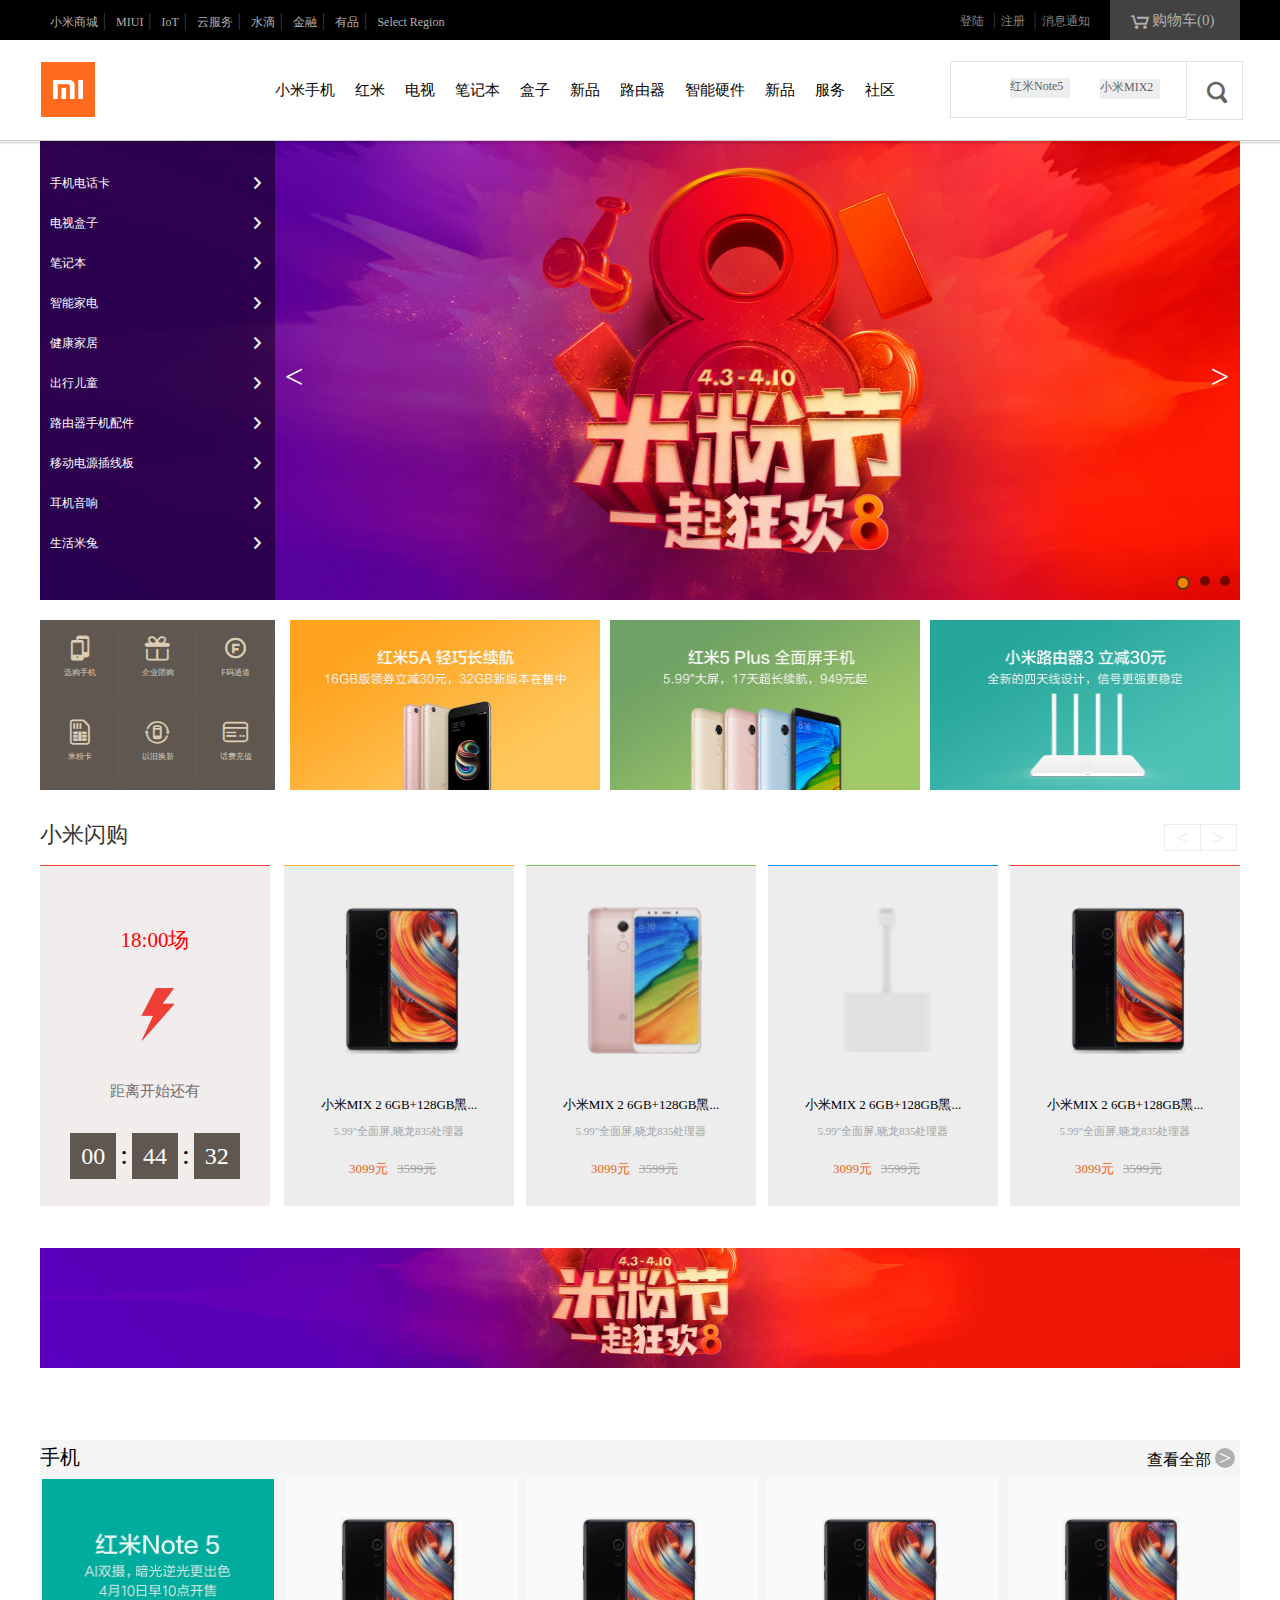
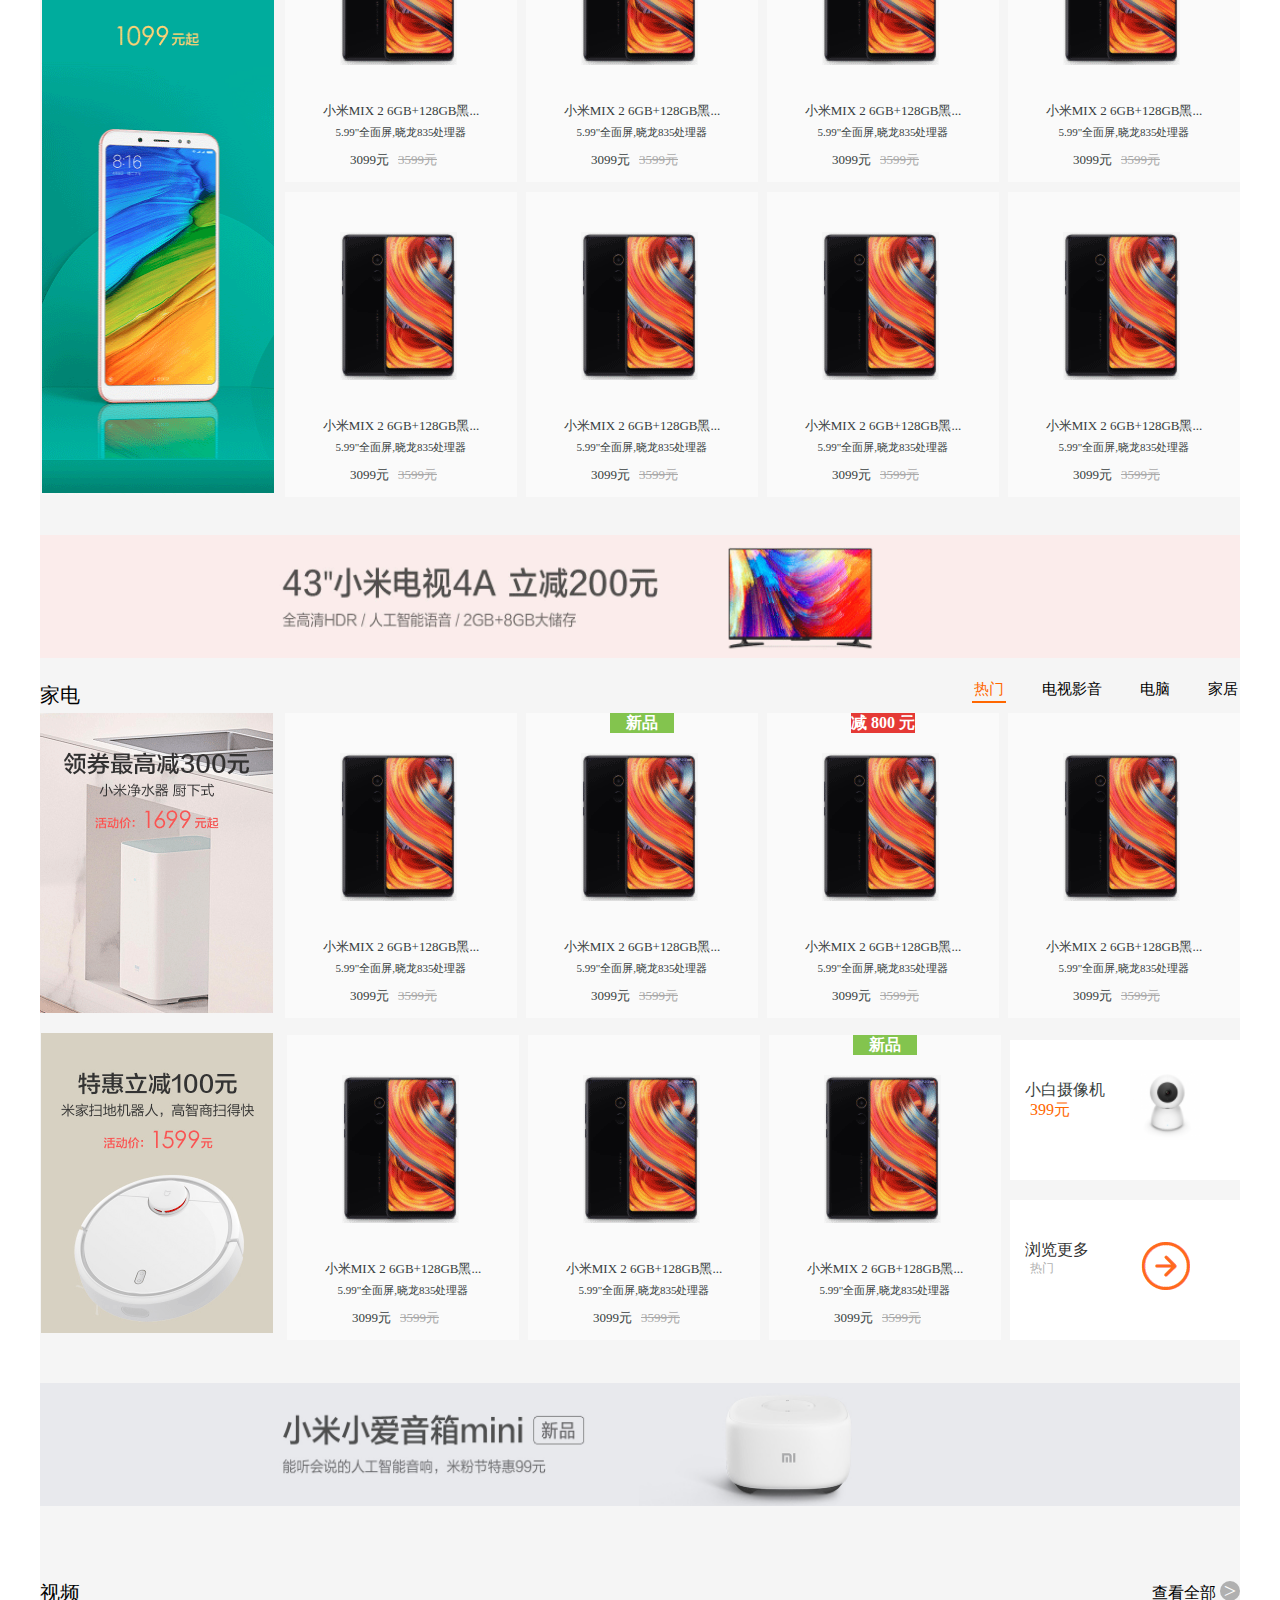
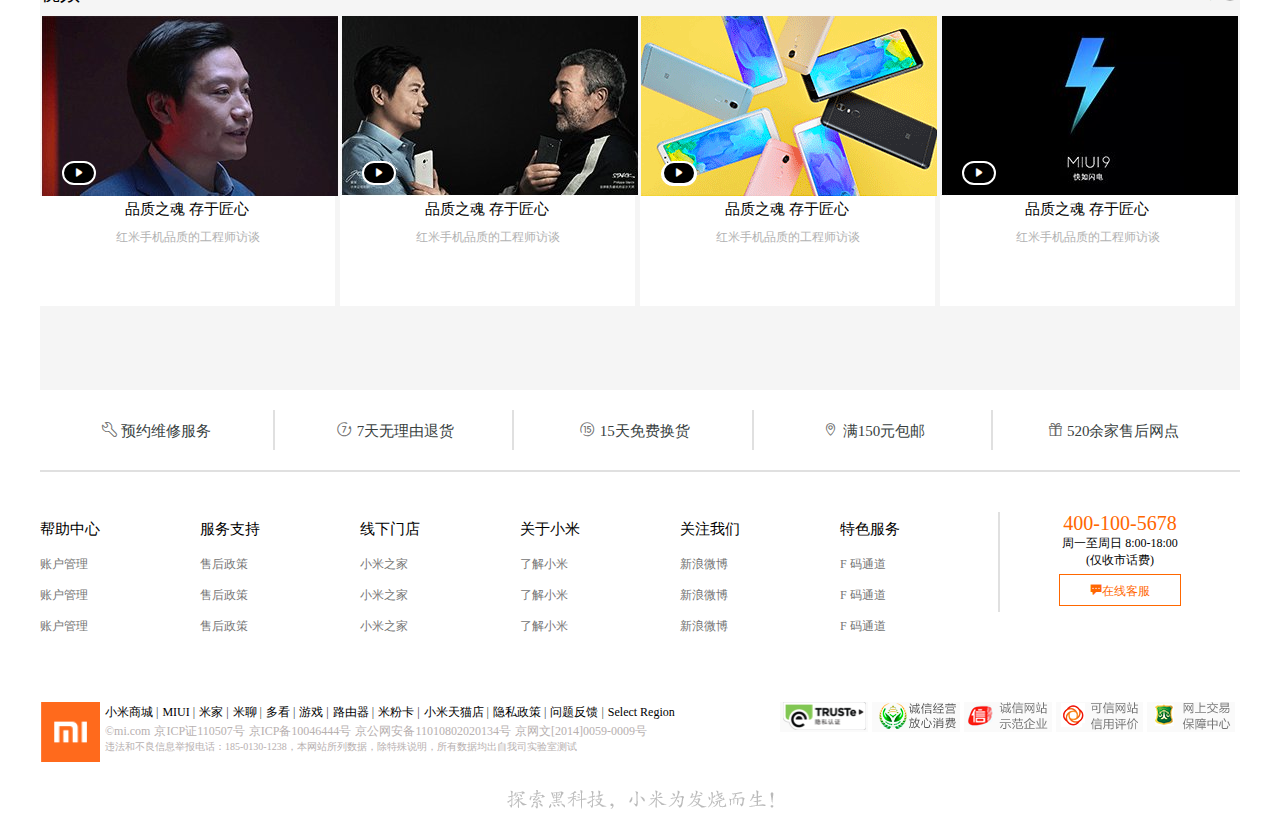
==== commit 04e42d7c: "3.333" ====
--- a/mi -ketang-hot/index.html
+++ b/mi -ketang-hot/index.html
@@ -113,8 +113,7 @@
 					
 				
 				</ul>
-			</div>
-			
+			</div>			
 		</div>
 		
 	</div>
@@ -138,12 +137,105 @@
 				<ul>
 					<li>
 						<img src="images/9_01.gif" alt="">
-						<a href="#">小米MIX 2s</a>
-					</li>
-					<li>
-						<img src="images/9_01.gif" alt="">
-						<a href="#">小米MIX 2s</a>
-					</li>
+			
+						<a href="#">小米MIX 2s</a>
+					</li>
+					<li>
+						<img src="images/9_01.gif" alt="">
+		
+						<a href="#">小米MIX 2s</a>
+					</li>
+					<li>
+						<img src="images/9_01.gif" alt="">
+		
+						<a href="#">小米MIX 2s</a>
+					</li>
+					<li>
+						<img src="images/9_01.gif" alt="">
+		
+						<a href="#">小米MIX 2s</a>
+					</li>
+					<li>
+						<img src="images/9_01.gif" alt="">
+		
+						<a href="#">小米MIX 2s</a>
+					</li>
+					<li>
+						<img src="images/9_01.gif" alt="">
+		
+						<a href="#">小米MIX 2s</a>
+					</li>
+					<li>
+						<img src="images/9_01.gif" alt="">
+		
+						<a href="#">小米MIX 2s</a>
+					</li>
+					<li>
+						<img src="images/9_01.gif" alt="">
+		
+						<a href="#">小米MIX 2s</a>
+					</li>
+					<li>
+						<img src="images/9_01.gif" alt="">
+		
+						<a href="#">小米MIX 2s</a>
+					</li>
+					<li>
+						<img src="images/9_01.gif" alt="">
+		
+						<a href="#">小米MIX 2s</a>
+					</li>
+					<li>
+						<img src="images/9_01.gif" alt="">
+		
+						<a href="#">小米MIX 2s</a>
+					</li>
+					<li>
+						<img src="images/9_01.gif" alt="">
+		
+						<a href="#">小米MIX 2s</a>
+					</li>
+					<li>
+						<img src="images/9_01.gif" alt="">
+		
+						<a href="#">小米MIX 2s</a>
+					</li>
+					<li>
+						<img src="images/9_01.gif" alt="">
+		
+						<a href="#">小米MIX 2s</a>
+					</li>
+					<li>
+						<img src="images/9_01.gif" alt="">
+		
+						<a href="#">小米MIX 2s</a>
+					</li>
+					<li>
+						<img src="images/9_01.gif" alt="">
+		
+						<a href="#">小米MIX 2s</a>
+					</li>
+					<li>
+						<img src="images/9_01.gif" alt="">
+		
+						<a href="#">小米MIX 2s</a>
+					</li>
+					<li>
+						<img src="images/9_01.gif" alt="">
+		
+						<a href="#">小米MIX 2s</a>
+					</li>
+					<li>
+						<img src="images/9_01.gif" alt="">
+		
+						<a href="#">小米MIX 2s</a>
+					</li>
+					<li>
+						<img src="images/9_01.gif" alt="">
+		
+						<a href="#">小米MIX 2s</a>
+					</li>
+
 				</ul>
 				
 			</div>
--- a/mi -ketang-hot/css/index.css
+++ b/mi -ketang-hot/css/index.css
@@ -387,7 +387,7 @@
 	border-top: 1px solid #ccc;
 	top: 140px;
 	left: 0;
-	z-index: 555;
+	z-index: 955;
 	box-shadow: 0px 2px 2px rgba(0,0,0,0.3);
 	overflow: hidden;
 }
@@ -507,13 +507,13 @@
 	height: 40px;
 	position: relative;
 }
-.hot .max  ul li a{
+.hot .max  .list li a{
 	color: white;
 	position: absolute;
 	top: 10px;
 	left: 10px;
 }
-.hot .max  ul li span{
+.hot .max  .list li span{
 	color: white;
 	position: absolute;
 	right: 10px;
@@ -619,33 +619,45 @@
 	top: 0px;
 	left: 234px;
 	width: 700px;
-	min-width: 500px;
 	height: 460px;
 	box-sizing: border-box;
 	box-shadow: 0px 1px 2px rgba(0,0,0,0.2);
 	background: #fff;
 	z-index: 500;
+	box-sizing: border-box;
+	display: none;
+
 }
 .max .max-content ul li{
-	float: left;
-	margin: left;
+	display: inline-block;
 	margin-top: 20px; 
-
+	float: left;
+	margin-left: 5px;
+	height: 70px;
+	/*border: 1px solid #000;*/
+}
+.max .max-content ul li:hover{
+	background: #fff;
 }
 .max .max-content ul li img{
 	width: 60px;
 	height: 80px;
 	float: left;
 }
+
 .hot .max .max-content ul li a{
-margin-top: 20px;
+margin-top: 30px;
 	color: #000;
-
-
-	float: left;
-
-}
-
+float: left;
+background: #fff;
+/*border: 1px solid #000;*/
+}
+.hot .max .max-content ul li a:hover{
+color: #ff6700;
+
+
+
+}
 
 	 /*大图完成*/
 .hot .box .logo2{
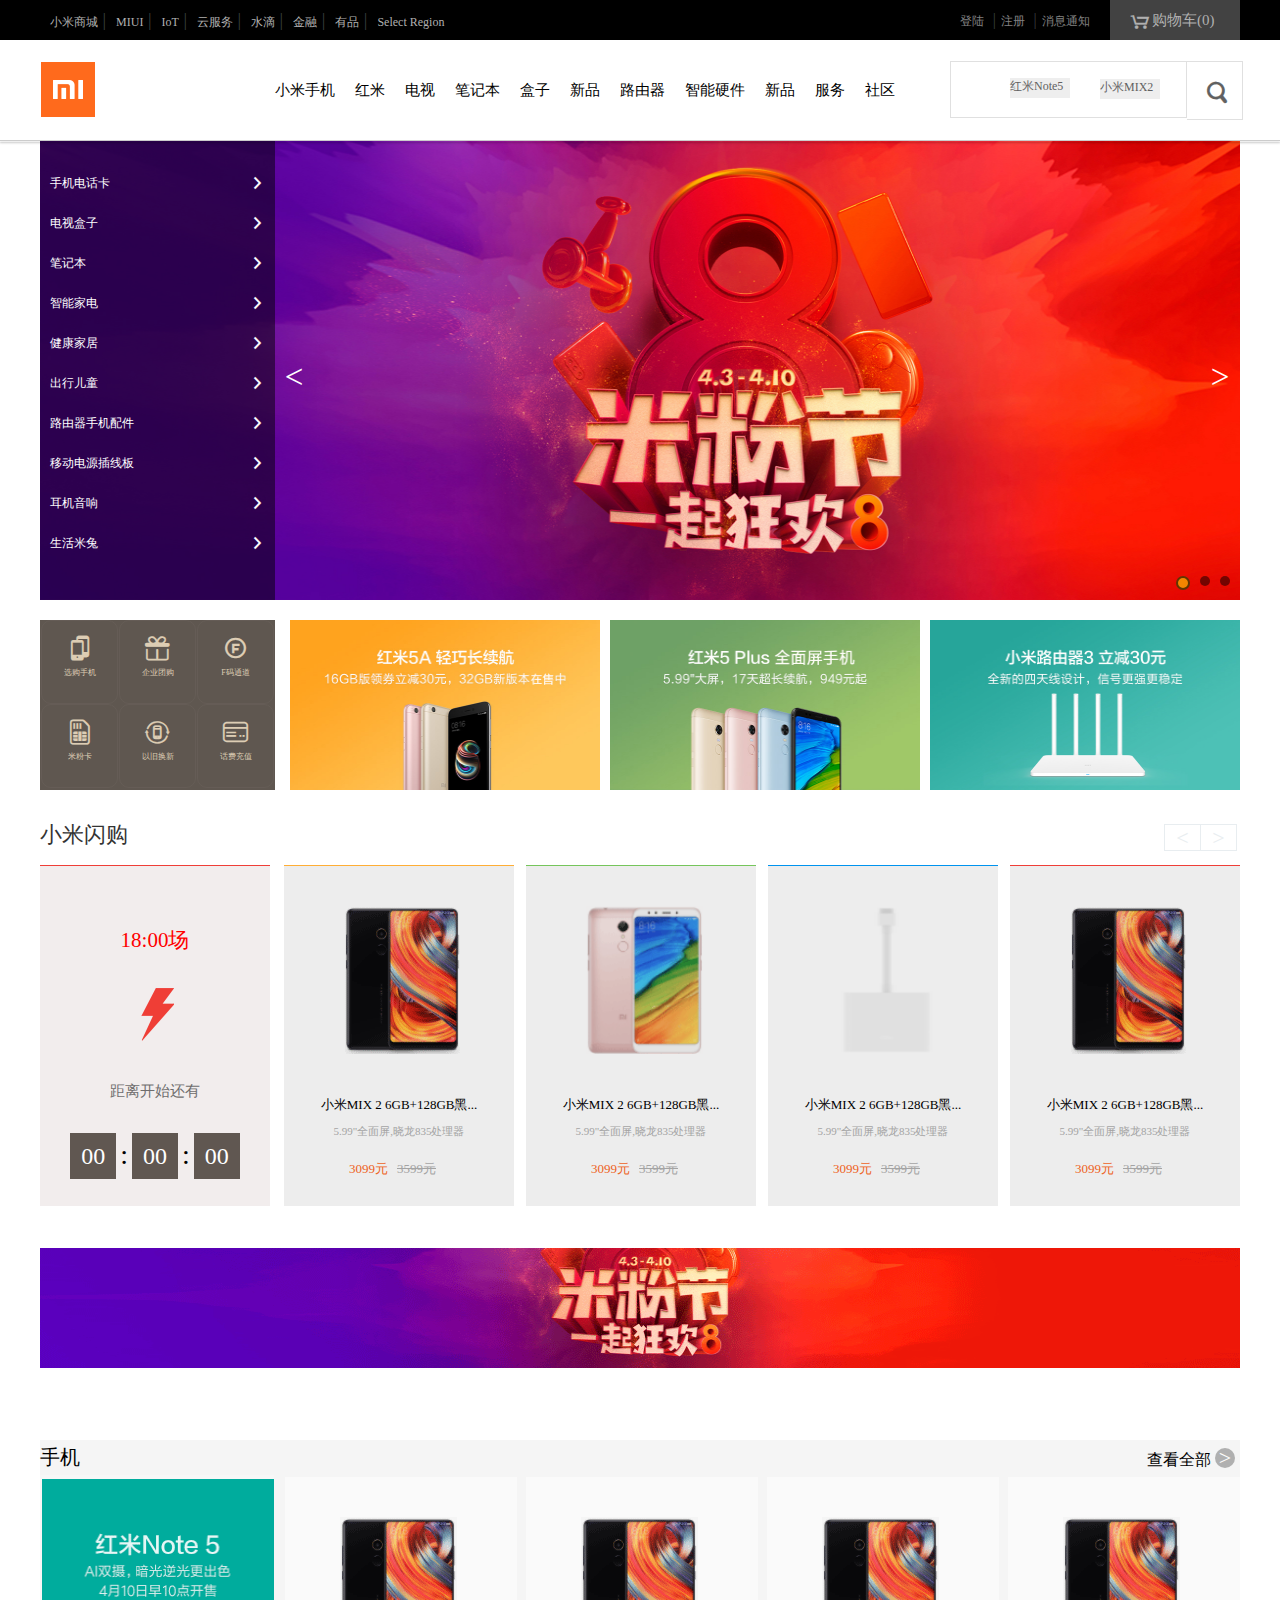
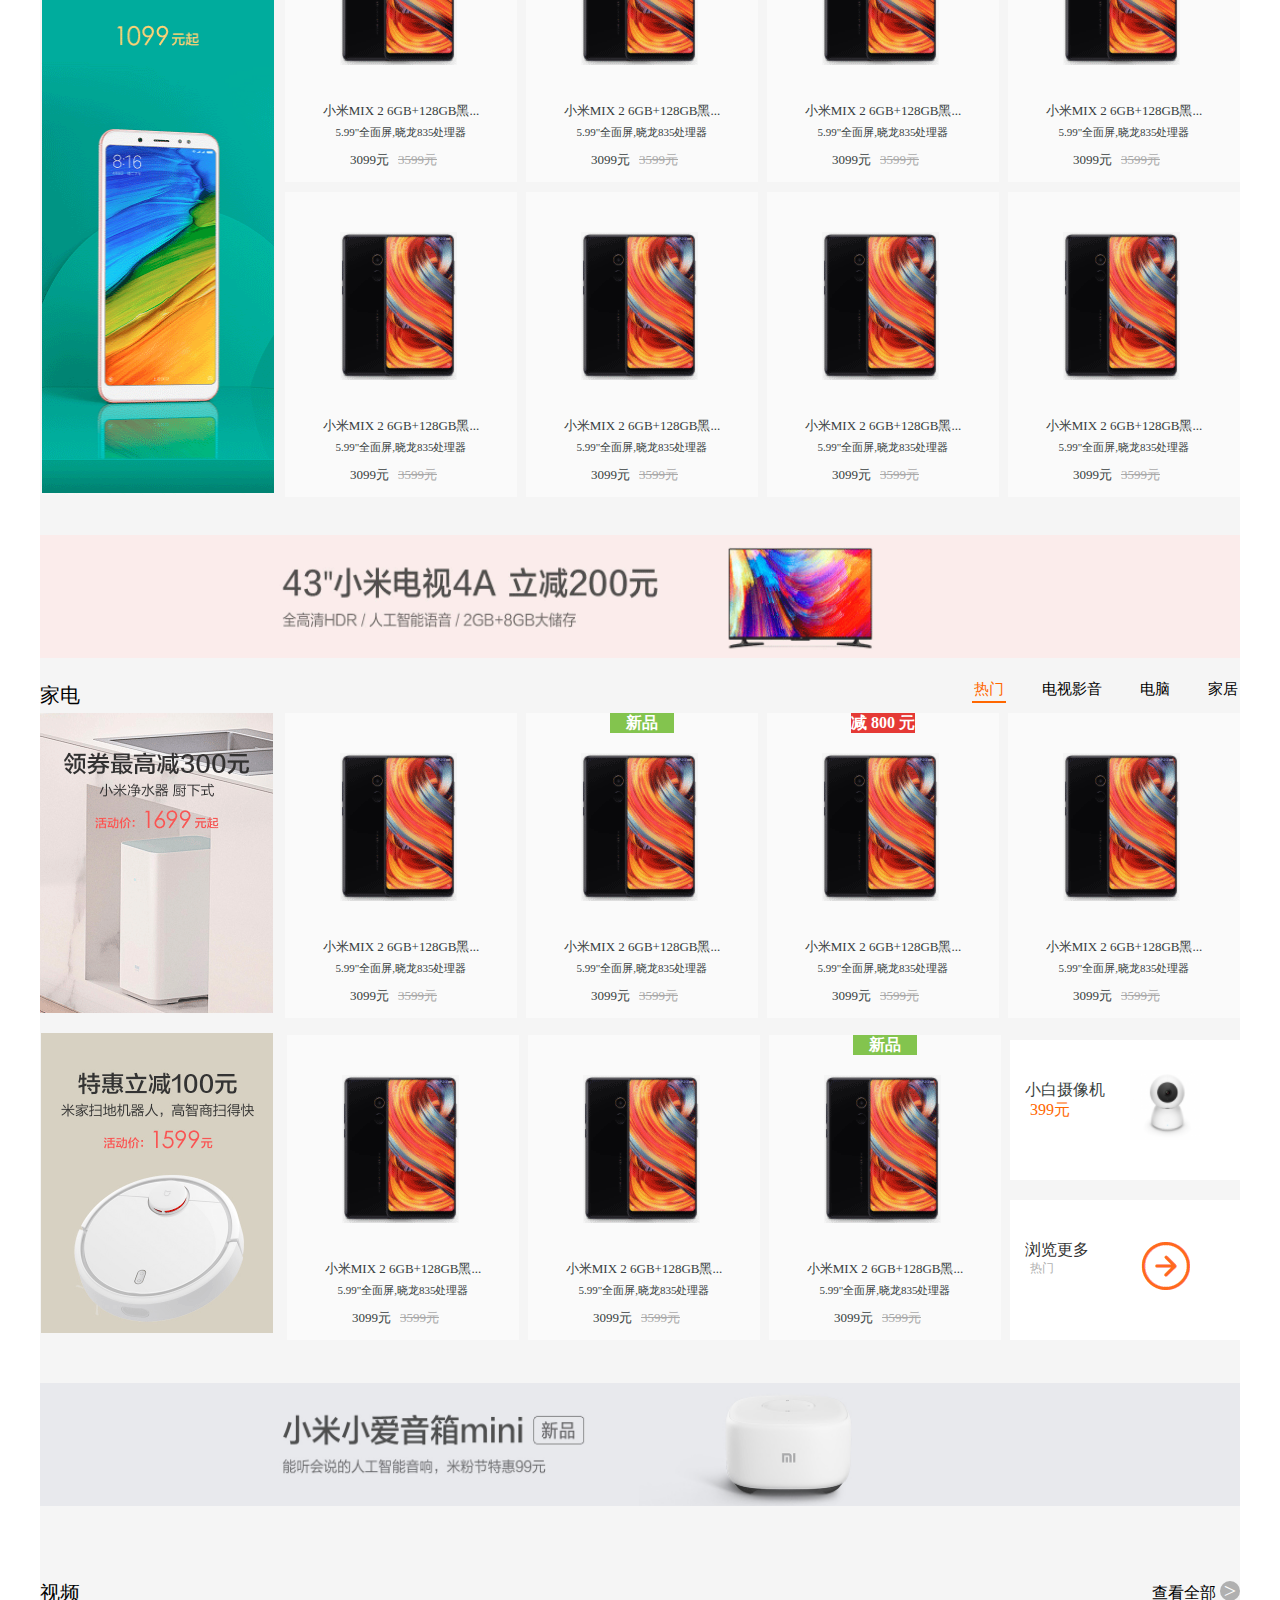
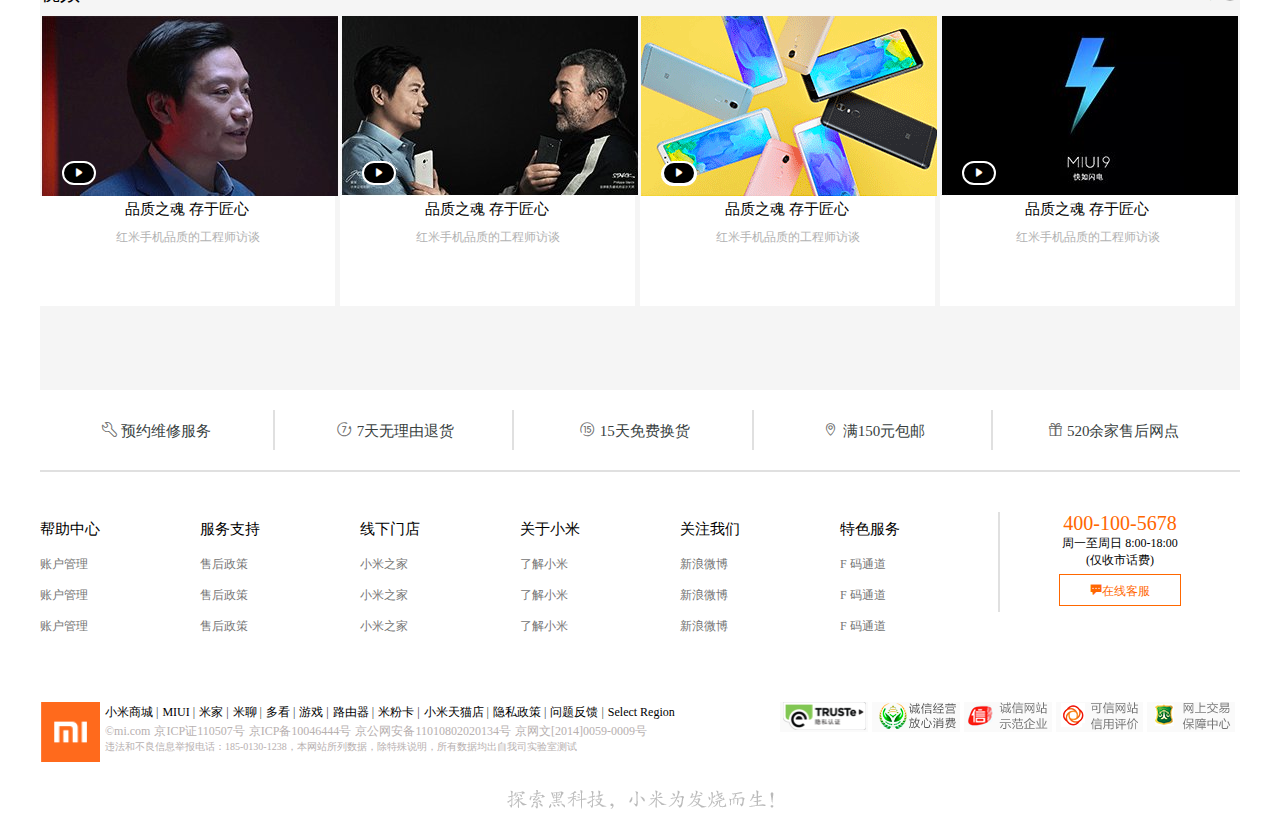
==== commit eb4061d0: "22" ====
--- a/mi -ketang-hot/index.html
+++ b/mi -ketang-hot/index.html
@@ -134,108 +134,111 @@
 				<li><a href="#">生活米兔</a><span class="iconfont">&#xe623;</span></li>
 			</ul>
 			<div class="max-content">
+			<!-- 	<ul>
+					<li>
+						<img src="images/9_01.gif" alt="">
+			
+						<a href="#">小米MIX 2s</a>
+					</li>
+					<li>
+						<img src="images/9_01.gif" alt="">
+		
+						<a href="#">小米MIX 2s</a>
+					</li>
+					<li>
+						<img src="images/9_01.gif" alt="">
+		
+						<a href="#">小米MIX 2s</a>
+					</li>
+					<li>
+						<img src="images/9_01.gif" alt="">
+		
+						<a href="#">小米MIX 2s</a>
+					</li>
+					<li>
+						<img src="images/9_01.gif" alt="">
+		
+						<a href="#">小米MIX 2s</a>
+					</li>
+					<li>
+						<img src="images/9_01.gif" alt="">
+		
+						<a href="#">小米MIX 2s</a>
+					</li>
+					<li>
+						<img src="images/9_01.gif" alt="">
+		
+						<a href="#">小米MIX 2s</a>
+					</li>
+					<li>
+						<img src="images/9_01.gif" alt="">
+		
+						<a href="#">小米MIX 2s</a>
+					</li>
+					<li>
+						<img src="images/9_01.gif" alt="">
+		
+						<a href="#">小米MIX 2s</a>
+					</li>
+					<li>
+						<img src="images/9_01.gif" alt="">
+		
+						<a href="#">小米MIX 2s</a>
+					</li>
+					<li>
+						<img src="images/9_01.gif" alt="">
+		
+						<a href="#">小米MIX 2s</a>
+					</li>
+					<li>
+						<img src="images/9_01.gif" alt="">
+		
+						<a href="#">小米MIX 2s</a>
+					</li>
+					<li>
+						<img src="images/9_01.gif" alt="">
+		
+						<a href="#">小米MIX 2s</a>
+					</li>
+					<li>
+						<img src="images/9_01.gif" alt="">
+		
+						<a href="#">小米MIX 2s</a>
+					</li>
+					<li>
+						<img src="images/9_01.gif" alt="">
+		
+						<a href="#">小米MIX 2s</a>
+					</li>
+					<li>
+						<img src="images/9_01.gif" alt="">
+		
+						<a href="#">小米MIX 2s</a>
+					</li>
+					<li>
+						<img src="images/9_01.gif" alt="">
+		
+						<a href="#">小米MIX 2s</a>
+					</li>
+					<li>
+						<img src="images/9_01.gif" alt="">
+		
+						<a href="#">小米MIX 2s</a>
+					</li>
+					<li>
+						<img src="images/9_01.gif" alt="">
+		
+						<a href="#">小米MIX 2s</a>
+					</li>
+					<li>
+						<img src="images/9_01.gif" alt="">
+		
+						<a href="#">小米MIX 2s</a>
+					</li>
+
+				</ul> -->
 				<ul>
-					<li>
-						<img src="images/9_01.gif" alt="">
-			
-						<a href="#">小米MIX 2s</a>
-					</li>
-					<li>
-						<img src="images/9_01.gif" alt="">
-		
-						<a href="#">小米MIX 2s</a>
-					</li>
-					<li>
-						<img src="images/9_01.gif" alt="">
-		
-						<a href="#">小米MIX 2s</a>
-					</li>
-					<li>
-						<img src="images/9_01.gif" alt="">
-		
-						<a href="#">小米MIX 2s</a>
-					</li>
-					<li>
-						<img src="images/9_01.gif" alt="">
-		
-						<a href="#">小米MIX 2s</a>
-					</li>
-					<li>
-						<img src="images/9_01.gif" alt="">
-		
-						<a href="#">小米MIX 2s</a>
-					</li>
-					<li>
-						<img src="images/9_01.gif" alt="">
-		
-						<a href="#">小米MIX 2s</a>
-					</li>
-					<li>
-						<img src="images/9_01.gif" alt="">
-		
-						<a href="#">小米MIX 2s</a>
-					</li>
-					<li>
-						<img src="images/9_01.gif" alt="">
-		
-						<a href="#">小米MIX 2s</a>
-					</li>
-					<li>
-						<img src="images/9_01.gif" alt="">
-		
-						<a href="#">小米MIX 2s</a>
-					</li>
-					<li>
-						<img src="images/9_01.gif" alt="">
-		
-						<a href="#">小米MIX 2s</a>
-					</li>
-					<li>
-						<img src="images/9_01.gif" alt="">
-		
-						<a href="#">小米MIX 2s</a>
-					</li>
-					<li>
-						<img src="images/9_01.gif" alt="">
-		
-						<a href="#">小米MIX 2s</a>
-					</li>
-					<li>
-						<img src="images/9_01.gif" alt="">
-		
-						<a href="#">小米MIX 2s</a>
-					</li>
-					<li>
-						<img src="images/9_01.gif" alt="">
-		
-						<a href="#">小米MIX 2s</a>
-					</li>
-					<li>
-						<img src="images/9_01.gif" alt="">
-		
-						<a href="#">小米MIX 2s</a>
-					</li>
-					<li>
-						<img src="images/9_01.gif" alt="">
-		
-						<a href="#">小米MIX 2s</a>
-					</li>
-					<li>
-						<img src="images/9_01.gif" alt="">
-		
-						<a href="#">小米MIX 2s</a>
-					</li>
-					<li>
-						<img src="images/9_01.gif" alt="">
-		
-						<a href="#">小米MIX 2s</a>
-					</li>
-					<li>
-						<img src="images/9_01.gif" alt="">
-		
-						<a href="#">小米MIX 2s</a>
-					</li>
-
+					
 				</ul>
 				
 			</div>
